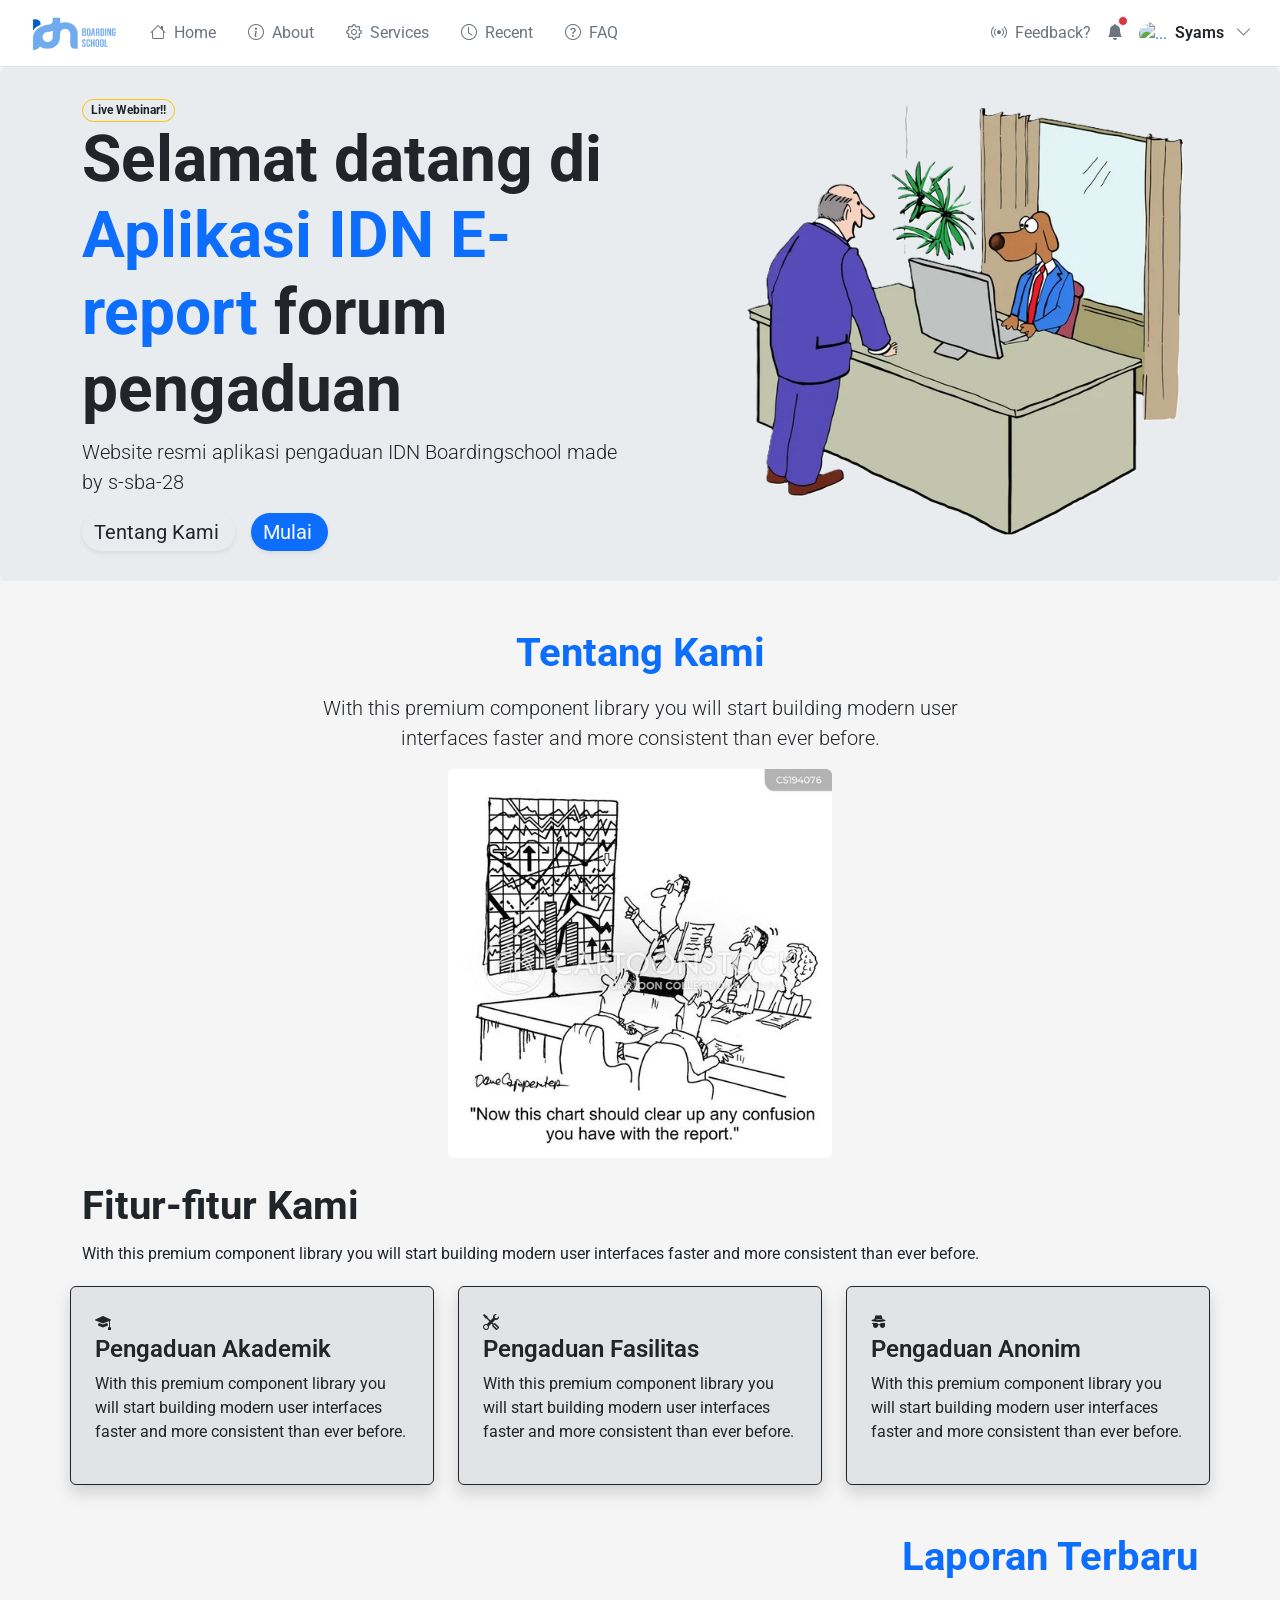
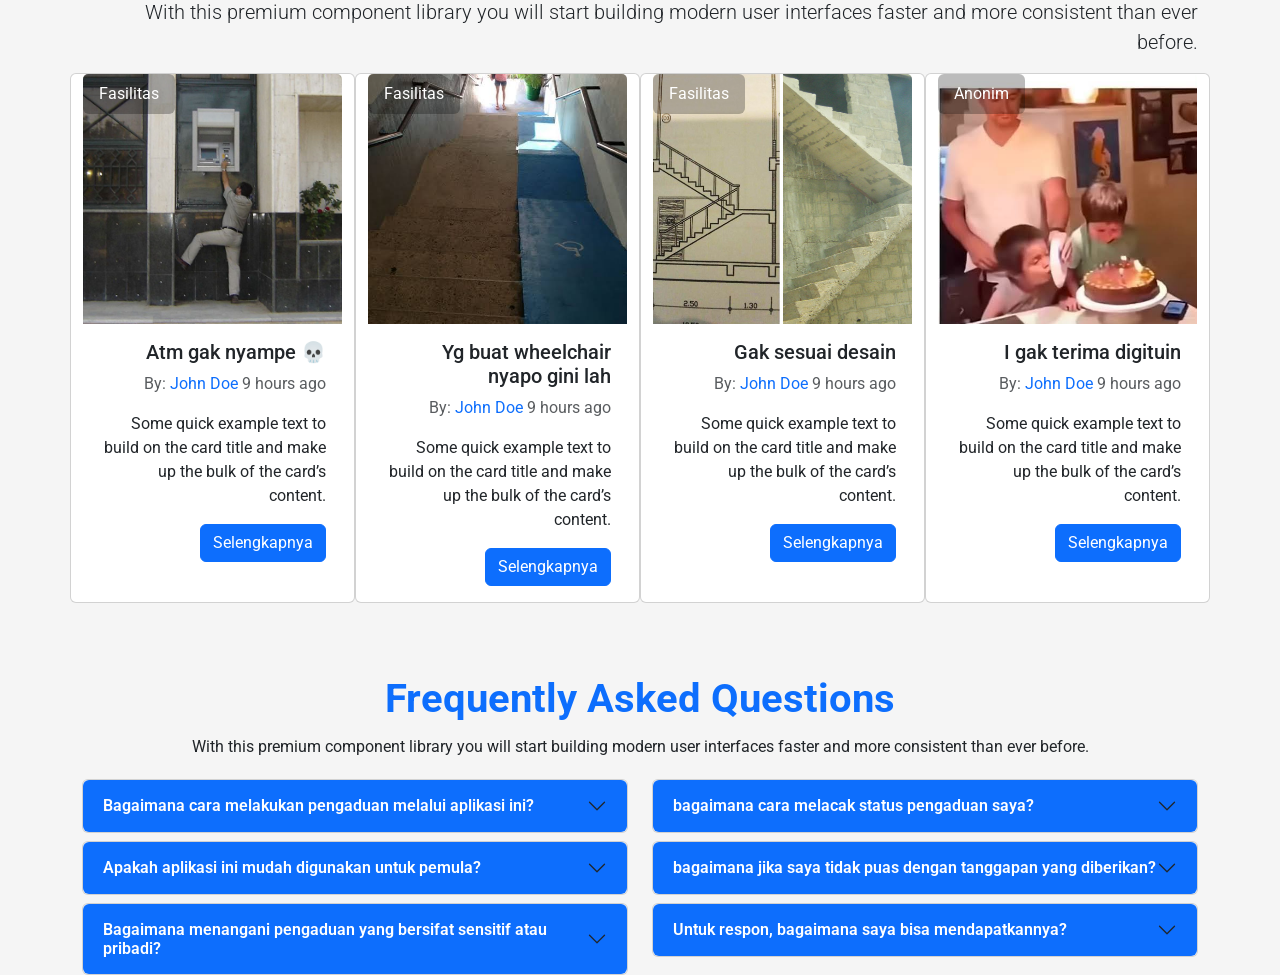
==== index.html @ d5682773 "new update" ====
<!doctype html>
<html lang="en">
  <head>
    <meta charset="utf-8">
    <meta name="viewport" content="width=device-width, initial-scale=1">
    <title>Home | E-Report</title>
    <link
      href="https://cdn.jsdelivr.net/npm/bootstrap@5.3.8/dist/css/bootstrap.min.css"
      rel="stylesheet"
      integrity="sha384-sRIl4kxILFvY47J16cr9ZwB07vP4J8+LH7qKQnuqkuIAvNWLzeN8tE5YBujZqJLB"
      crossorigin="anonymous">
    <!-- Bootstrap Icons (Required for the icons to show) -->
    <link rel="stylesheet"
      href="https://cdn.jsdelivr.net/npm/bootstrap-icons@1.11.3/font/bootstrap-icons.min.css">
    <link rel="stylesheet" href="assets/style.css">
    <link rel="icon" type="image/x-icon" href="assets/img/idnfav.png">
  </head>
  <body>
    <nav class="navbar navbar-expand-lg px-3 border-bottom bg-white">
      <div class="container-fluid">

        <!-- 1. Toggler for Mobile -->
        <button class="navbar-toggler" type="button" data-bs-toggle="collapse"
          data-bs-target="#navbarsExample" aria-controls="navbarsExample"
          aria-expanded="false" aria-label="Toggle navigation">
          <span class="navbar-toggler-icon"></span>
        </button>

        <!-- 2. Logo / Brand -->
        <a class="navbar-brand me-4" href="#">
          <img src="./assets/img/idnlogo.png" class="img-dark h-rem-7" alt="..."
            width="90px" />
        </a>

        <!-- 3. Right Side Elements (Feedback, Notifications, Profile) - Stays on the right for mobile & desktop -->
        <div
          class="d-flex flex-row align-items-center justify-content-around gap-2 order-lg-last">
          <div class="navbar-nav flex-row align-items-lg-center">
            <a href="#"
              class="nav-link nav-link-icon px-2 fw-normal text-sm text-secondary">
              <i class="bi bi-broadcast me-1"></i>
              Feedback?
            </a>
            <a href="#"
              class="nav-link nav-link-icon px-2 position-relative text-secondary">
              <i class="bi bi-bell-fill"></i>
              <span
                class="position-absolute top-2 start-75 translate-middle p-1 bg-danger border border-light rounded-circle"></span>
            </a>
          </div>

          <div class="dropdown">
            <a
              class="d-flex gap-2 align-items-center text-decoration-none dropdown-toggle-no-caret"
              href="#" role="button" data-bs-toggle="dropdown"
              aria-haspopup="true" aria-expanded="false">
              <div class="avatar">
                <img class="rounded-circle"
                  src="https://assets.webpixels.io/img/memoji/memoji-2.svg"
                  alt="..." width="35px" />
              </div>
              <div class="d-none d-sm-block text-dark fw-semibold">
                Syams
              </div>
              <div class="d-none d-md-block ms-md-1 text-secondary">
                <i class="bi bi-chevron-down text-xs"></i>
              </div>
            </a>
            <div class="dropdown-menu dropdown-menu-end">
              <div class="dropdown-header">
                <span class="d-block text-xs text-muted mb-1">Signed in
                  as:</span>
                <span class="d-block text-heading fw-semibold">Syams
                  Bhima</span>
              </div>
              <div class="dropdown-divider"></div>
              <a class="dropdown-item" href="#"><i
                  class="bi bi-speedometer2 me-3"></i>Dashboard</a>
              <a class="dropdown-item" href="#"><i
                  class="bi bi-pencil me-3"></i>Edit profile</a>
              <div class="dropdown-divider"></div>
              <a class="dropdown-item" href="#"><i
                  class="bi bi-gear me-3"></i>Settings</a>
              <a class="dropdown-item" href="#"><i
                  class="bi bi-image me-3"></i>Media</a>
              <a class="dropdown-item" href="#"><i
                  class="bi bi-box-arrow-up me-3"></i>Share</a>
              <div class="dropdown-divider"></div>
              <a class="dropdown-item" href="#"><i
                  class="bi bi-person me-3"></i>Login</a>
            </div>
          </div>
        </div>

        <!-- 4. Collapsible Center Menu (Dashboard, Projects, Tasks, etc.) -->
        <div class="collapse navbar-collapse" id="navbarsExample">
          <div class="navbar-nav flex-row flex-wrap gap-lg-3 gap-2">
            <a class="nav-item nav-link text-secondary" href="#"
              aria-current="page">
              <i class="bi bi-house"></i>
              <span class="ms-1">Home</span>
            </a>
            <a class="nav-item nav-link text-secondary" href="#">
              <i class="bi bi-info-circle"></i>
              <span class="ms-1">About</span>
            </a>
            <a class="nav-item nav-link text-secondary" href="#">
              <i class="bi bi-gear"></i>
              <span class="ms-1">Services</span>
            </a>
            <a class="nav-item nav-link text-secondary" href="#">
              <i class="bi bi-clock"></i>
              <span class="ms-1">Recent</span>
            </a>
            <a class="nav-item nav-link text-secondary" href="#">
              <i class="bi bi-question-circle"></i>
              <span class="ms-1">FAQ</span>
            </a>
          </div>
        </div>
      </div>
    </nav>
    <div
      class="mw-7xl mx-auto bg-body-secondary rounded px-lg-12 py-12 py-xl-20">
      <div class="container">
        <div
          class="d-flex gap-16 align-items-center justify-content-between flex-column flex-lg-row">
          <div class="col-lg-5 order-lg-1 ms-auto d-none d-lg-block">
            <div class="rounded">
              <div
                class="rounded shadow-soft-4 me-lg-0 position-relative overflow-hidden">
                <img alt="..." src="./assets/img/hero.png"
                  class="img-fluid hero" style="width: 100%; height: auto;" />
              </div>
            </div>
          </div>
          <div class="col-lg-6 order-md-0" style="margin-top: 30px;">
            <span
              class="d-inline-block mb-6 badge badge-md border border-warning text-body rounded-pill"> Live Webinar!! </span>
            <h1 class="ls-tight lh-xs display-3 mb-6 fw-bold"> Selamat datang di
              <span class="text-primary">Aplikasi IDN E-report</span> forum
              pengaduan </h1>
            <p class="lh-loose lead mb-10 pe-lg-16"> Website resmi aplikasi pengaduan IDN Boardingschool made by s-sba-28 </p>
            <div class="hstack gap-3" style="margin-bottom: 30px;">
              <a href="#"
                class="btn btn-lg btn-outline-dark rounded-pill border-0 shadow-sm mx-0 ps-1 py-1 pe-6">
                <span class="d-inline-block ms-2">Tentang Kami</span>
              </a>
              <a href="#"
                class="btn btn-lg btn-primary rounded-pill border-0 shadow-sm mx-0 ps-1 py-1 pe-6">
                <span class="d-inline-block ms-2">Mulai</span>
              </a>
            </div>
          </div>
        </div>
      </div>
    </div>

    <!-- About -->
    <section class="py-24 py-lg-32  overflow-clip mt-5">
      <div class="container mw-screen-xl">
        <div class="row justify-content-center text-center mb-20">
          <div class="col-lg-7">
            <h1 class="display-6 ls-tighter fw-bold text-primary"> Tentang Kami
            </h1>
            <p class="lead  mt-3"> With this premium component library you will
              start building modern user interfaces faster and more consistent
              than
              ever before. </p>
            <img src="./assets/img/about.jpg"
              class="img-dark h-rem-7 mb-4 rounded" alt="..." width="60%" />
          </div>
        </div>
      </section>
      <!-- Features -->
      <section>
        <div class="container">
          <div class="row">
            <h1 class="fw-bold">Fitur-fitur Kami</h1>
            <p class="lh-lg"> With this premium component library you will
              start building modern user interfaces faster and more consistent
              than
              ever before. </p>
          </div>
          <div class="row p-4 p-lg-0 gap-4">
            <div
              class="col bg-secondary-subtle rounded p-4 border border-dark shadow">
              <i class="bi bi-mortarboard-fill"></i>
              <h4 class="fw-semibold">Pengaduan Akademik</h4>
              <p>With this premium component library you will start building
                modern user interfaces faster and more consistent than ever
                before.</p>
            </div>
            <div
              class="col bg-secondary-subtle rounded p-4 border border-dark shadow">
              <i class="bi bi-tools"></i>
              <h4 class="fw-semibold">Pengaduan Fasilitas</h4>
              <p>With this premium component library you will start building
                modern user interfaces faster and more consistent than ever
                before.</p>
            </div>
            <div
              class="col bg-secondary-subtle rounded p-4 border border-dark shadow">
              <i class="bi bi-incognito"></i>
              <h4 class="fw-semibold">Pengaduan Anonim</h4>
              <p>With this premium component library you will start building
                modern user interfaces faster and more consistent than ever
                before.</p>
            </div>
          </div>
        </section>

        <!-- recent reports -->
        <section id="recent-reports" class="py-24 py-lg-32  overflow-clip mt-5">
          <div class="container">
            <div class="row text-end mb-5">
              <div class="col">
                <h1 class="display-6 ls-tighter fw-bold text-primary"> Laporan
                  Terbaru </h1>
                <p class="lead  mt-3"> With this premium component library you
                  will
                  start building modern user interfaces faster and more
                  consistent than
                  ever before. </p>
                <div class="row g-4">
                  <div class="card col-12 col-md-6 col-lg-3 mb-4">
                    <p class="position-absolute text-white px-3 py-2 rounded"
                      style="background-color: rgba(0, 0, 0, 0.268);">Fasilitas</p>
                    <img style="height: 250px; object-fit: cover;"
                      src="./assets/img/complain1.png" class="card-img-top"
                      alt="...">
                    <div class="card-body">
                      <h5 class="card-title">Atm gak nyampe 💀</h5>
                      <p class="text-muted" class="mb-4">By: <a href
                          class="text-decoration-none">John Doe</a> 9 hours
                        ago</p>
                      <p class="card-text">Some quick example text to build on
                        the card title and make up the bulk of the card’s
                        content.</p>
                      <a href="#" class="btn btn-primary">Selengkapnya</a>
                    </div>
                  </div>
                  <div class="card col-12 col-md-6 col-lg-3 mb-4">
                    <p class="position-absolute text-white px-3 py-2 rounded"
                      style="background-color: rgba(0, 0, 0, 0.268);">Fasilitas</p>
                    <img style="height: 250px; object-fit: cover;"
                      src="./assets/img/complain2.png" class="card-img-top"
                      alt="...">
                    <div class="card-body">
                      <h5 class="card-title">Yg buat wheelchair nyapo gini
                        lah</h5>
                      <p class="text-muted" class="mb-4">By: <a href
                          class="text-decoration-none">John Doe</a> 9 hours
                        ago</p>
                      <p class="card-text">Some quick example text to build on
                        the card title and make up the bulk of the card’s
                        content.</p>
                      <a href="#" class="btn btn-primary">Selengkapnya</a>
                    </div>
                  </div>
                  <div class="card col-12 col-md-6 col-lg-3 mb-4">
                    <p class="position-absolute text-white px-3 py-2 rounded"
                      style="background-color: rgba(0, 0, 0, 0.268);">Fasilitas</p>
                    <img style="height: 250px; object-fit: cover;"
                      src="./assets/img/complain3.png" class="card-img-top"
                      alt="...">
                    <div class="card-body">
                      <h5 class="card-title">Gak sesuai desain</h5>
                      <p class="text-muted" class="mb-4">By: <a href
                          class="text-decoration-none">John Doe</a> 9 hours
                        ago</p>
                      <p class="card-text">Some quick example text to build on
                        the card title and make up the bulk of the card’s
                        content.</p>
                      <a href="#" class="btn btn-primary">Selengkapnya</a>
                    </div>
                  </div>
                  <div class="card col-12 col-md-6 col-lg-3 mb-4">
                    <p class="position-absolute text-white px-3 py-2 rounded"
                      style="background-color: rgba(0, 0, 0, 0.268);">Anonim</p>
                    <img style="height: 250px; object-fit: cover;"
                      src="./assets/img/complain4.png" class="card-img-top"
                      alt="...">
                    <div class="card-body">
                      <h5 class="card-title">I gak terima digituin</h5>
                      <p class="text-muted" class="mb-4">By: <a href
                          class="text-decoration-none">John Doe</a> 9 hours
                        ago</p>
                      <p class="card-text">Some quick example text to build on
                        the card title and make up the bulk of the card’s
                        content.</p>
                      <a href="#" class="btn btn-primary">Selengkapnya</a>
                    </div>
                  </div>
                </div></div>
            </div>
          </div>
        </div>
      </div>
    </section>

    <!-- Faq -->
    <section>
      <div class="container">
        <div class="row text-center mb-20">
          <h1 class="fw-bold text-primary">Frequently Asked Questions</h1>
          <p class="lh-lg"> With this premium component library you will
            start building modern user interfaces faster and more consistent
            than
            ever before. </p>
        </div>
        <div class="row g-4">
          <div class="col-md-6">
           <div class="accordion vstack gap-2" id="faqLeft">
      <div class="card">
        <h2 class="accordion-header">
          <button
            class="accordion-button py-3 fw-semibold text-sm collapsed bg-primary text-white rounded"
            type="button"
            data-bs-toggle="collapse"
            data-bs-target="#faqLeft-1"
            aria-expanded="false"
            aria-controls="faqLeft-1">
            Bagaimana cara melakukan pengaduan melalui aplikasi ini?
          </button>
        </h2>
        <div id="faqLeft-1" class="collapse" data-bs-parent="#faqLeft">
          <div class="card-body">
            <div class="vstack gap-4 text-sm">
              Untuk melakukan pengaduan, cukup buka aplikasi, pilih kategori
              pengaduan yang sesuai, isi formulir dengan detail masalah Anda,
              dan kirimkan. Tim kami akan meninjau pengaduan Anda dan memberikan
              tanggapan secepat mungkin.
            </div>
          </div>
        </div>
      </div>

      <div class="card">
        <h2 class="accordion-header">
          <button
            class="accordion-button py-3 fw-semibold text-sm collapsed bg-primary text-white rounded"
            type="button"
            data-bs-toggle="collapse"
            data-bs-target="#faqLeft-2"
            aria-expanded="false"
            aria-controls="faqLeft-2">
            Apakah aplikasi ini mudah digunakan untuk pemula?
          </button>
        </h2>
        <div id="faqLeft-2" class="collapse" data-bs-parent="#faqLeft">
          <div class="card-body">
            <div class="vstack gap-4 text-sm">
              Ya, aplikasi ini dirancang dengan antarmuka yang intuitif dan
              mudah digunakan. Panduan langkah demi langkah tersedia untuk
              membantu pengguna baru memahami cara mengajukan pengaduan dan
              menavigasi fitur-fitur aplikasi.
            </div>
          </div>
        </div>
      </div>

      <div class="card">
        <h2 class="accordion-header">
          <button
            class="accordion-button py-3 fw-semibold text-sm collapsed bg-primary text-white rounded"
            type="button"
            data-bs-toggle="collapse"
            data-bs-target="#faqLeft-3"
            aria-expanded="false"
            aria-controls="faqLeft-3">
            Bagaimana menangani pengaduan yang bersifat sensitif atau pribadi?
          </button>
        </h2>
        <div id="faqLeft-3" class="collapse" data-bs-parent="#faqLeft">
          <div class="card-body">
            <div class="vstack gap-4 text-sm">
              Pengaduan yang bersifat sensitif atau pribadi akan ditangani dengan ketat dan kerahasiaan. Tim kami akan memastikan bahwa informasi pribadi Anda dilindungi dan hanya digunakan untuk tujuan yang relevan dalam menangani pengaduan Anda.
            </div>
          </div>
        </div>
      </div>
    </div>
  </div>

  <div class="col-md-6">
    <div class="accordion vstack gap-2" id="faqRight">
      <div class="card">
        <h2 class="accordion-header">
          <button
            class="accordion-button py-3 fw-semibold text-sm collapsed bg-primary text-white rounded"
            type="button"
            data-bs-toggle="collapse"
            data-bs-target="#faqRight-1"
            aria-expanded="false"
            aria-controls="faqRight-1">
            bagaimana cara melacak status pengaduan saya?
          </button>
        </h2>
        <div id="faqRight-1" class="collapse" data-bs-parent="#faqRight">
          <div class="card-body">
            <div class="vstack gap-4 text-sm">
              Anda dapat melacak status pengaduan Anda dengan masuk ke akun Anda dan mengakses bagian "Riwayat Pengaduan" di dalam aplikasi. Di sana, Anda akan melihat semua pengaduan yang telah diajukan beserta status terkini mereka.
            </div>
          </div>
        </div>
      </div>

      <div class="card">
        <h2 class="accordion-header">
          <button
            class="accordion-button py-3 fw-semibold text-sm collapsed bg-primary text-white rounded"
            type="button"
            data-bs-toggle="collapse"
            data-bs-target="#faqRight-2"
            aria-expanded="false"
            aria-controls="faqRight-2">
            bagaimana jika saya tidak puas dengan tanggapan yang diberikan?
          </button>
        </h2>
        <div id="faqRight-2" class="collapse" data-bs-parent="#faqRight">
          <div class="card-body">
            <div class="vstack gap-4 text-sm">
              Jika Anda tidak puas dengan tanggapan yang diberikan, Anda dapat mengajukan keberatan atau meminta peninjauan ulang. Tim kami akan meninjau kembali pengaduan Anda dan memberikan respons yang lebih memuaskan.
            </div>
          </div>
        </div>
      </div>

      <div class="card">
        <h2 class="accordion-header">
          <button
            class="accordion-button py-3 fw-semibold text-sm collapsed bg-primary text-white rounded"
            type="button"
            data-bs-toggle="collapse"
            data-bs-target="#faqRight-3"
            aria-expanded="false"
            aria-controls="faqRight-3">
            Untuk respon, bagaimana saya bisa mendapatkannya?
          </button>
        </h2>
        <div id="faqRight-3" class="collapse" data-bs-parent="#faqRight">
          <div class="card-body">
            <div class="vstack gap-4 text-sm">
              Anda akan menerima respon melalui email atau notifikasi dalam aplikasi ketika tanggapan telah tersedia.
            </div>
          </div>
        </div>
      </div>
    </div>
  </div>
</div>
          </div>
        </div>
      </div>
    </section>
    <script
      src="https://cdn.jsdelivr.net/npm/bootstrap@5.3.8/dist/js/bootstrap.bundle.min.js"
      integrity="sha384-FKyoEForCGlyvwx9Hj09JcYn3nv7wiPVlz7YYwJrWVcXK/BmnVDxM+D2scQbITxI"
      crossorigin="anonymous"></script>
  </body>
</html>
---- assets/style.css ----
@import url('https://fonts.googleapis.com/css2?family=Roboto:ital,wght@0,100..900;1,100..900&display=swap');

@media screen and (max-width: 768px) {
    .hero {
        width: 100%;
        height: auto;
        padding-top: 10px;
        padding-bottom: 10px;
    }
}

body {
    font-family: 'Roboto', sans-serif;
    margin: 0;
    padding: 0;
    background-color: #f5f5f5;
}

.hero {
    width: 50px;
    height: 50px;
    padding-top: 20px;
    padding-bottom: 20px;
}
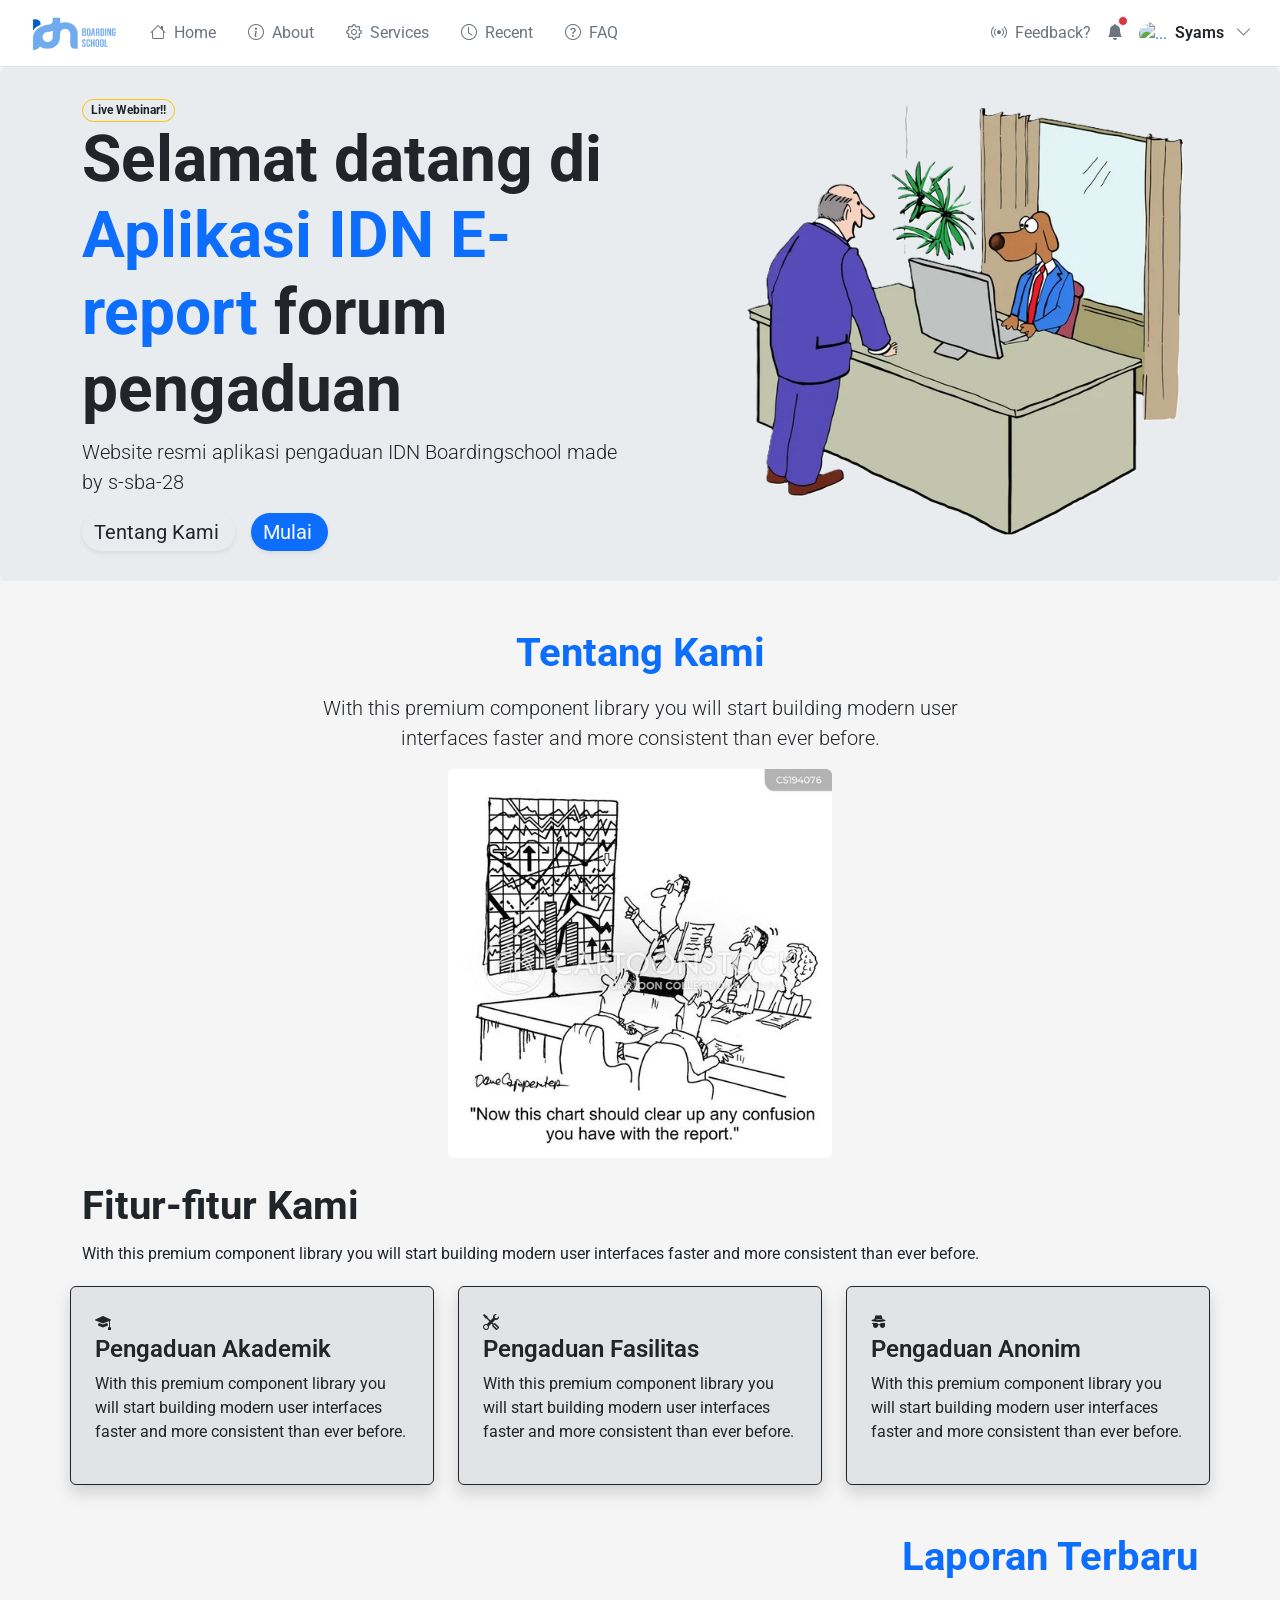
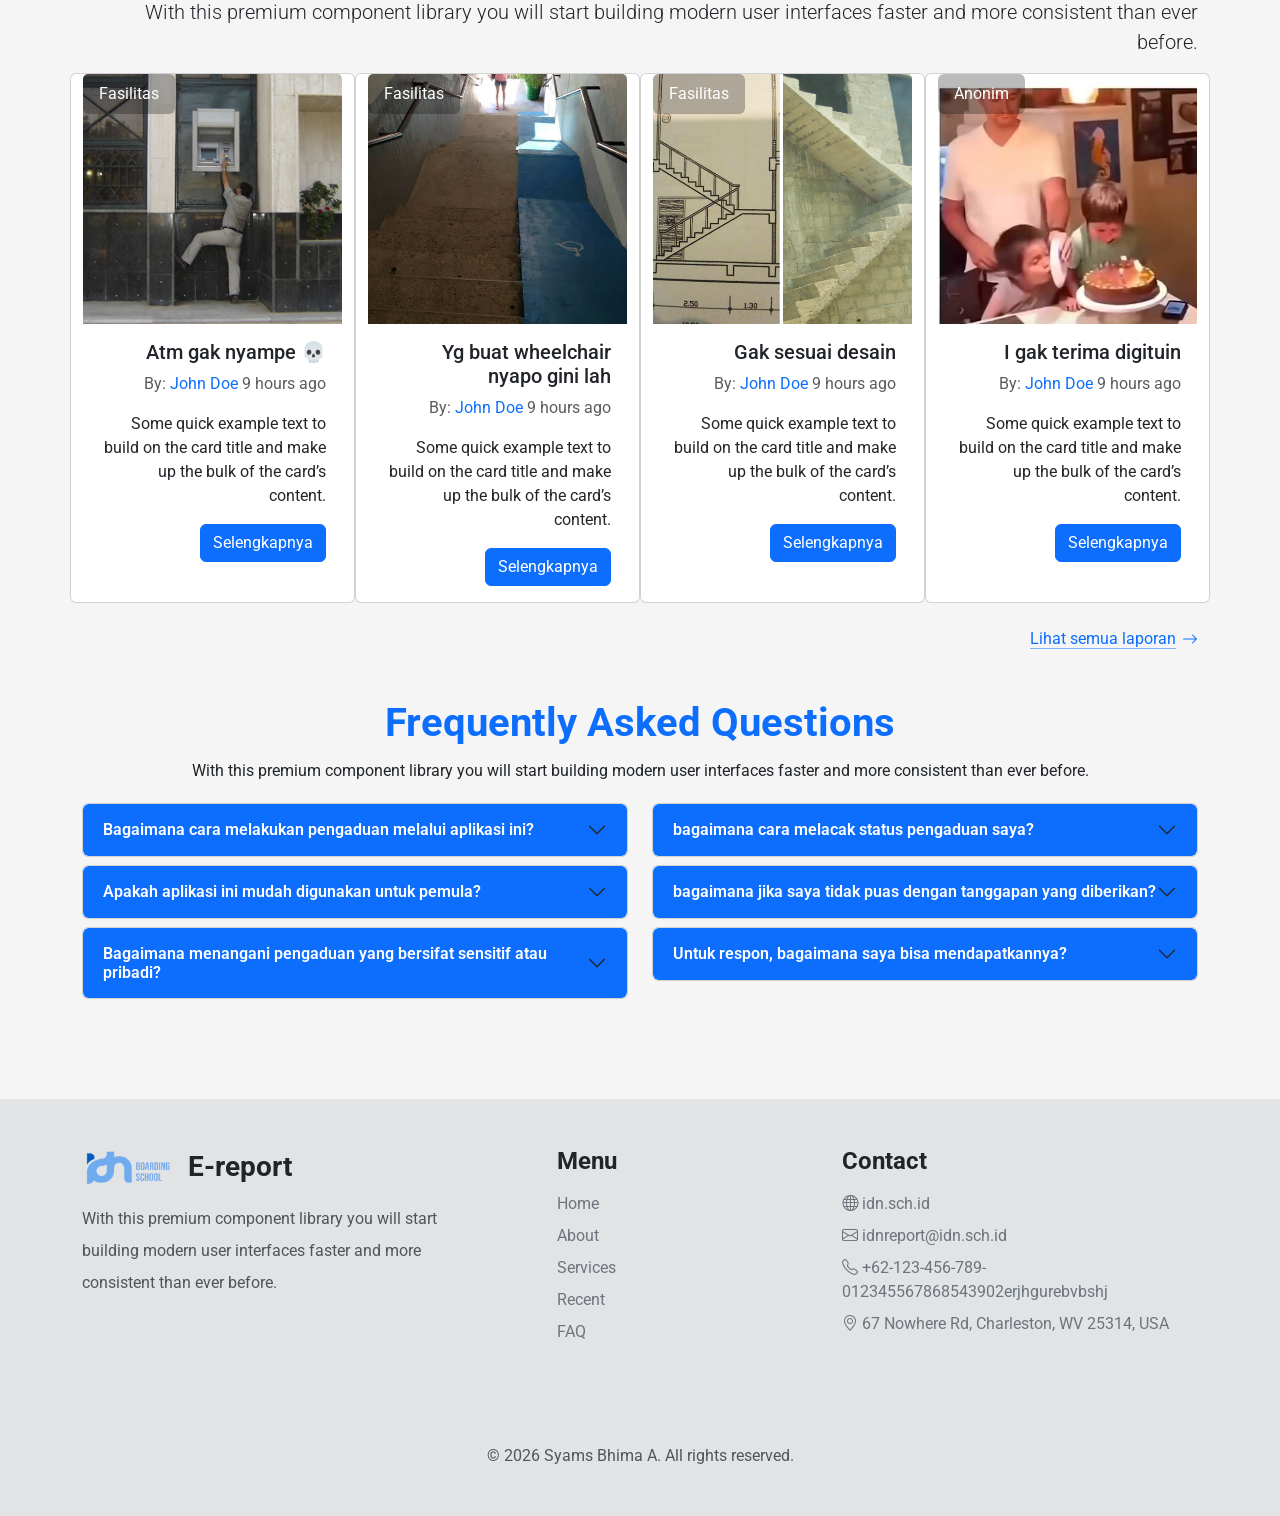
==== commit 7f917afb: "upd" ====
--- a/index.html
+++ b/index.html
@@ -1,93 +1,124 @@
 <!doctype html>
 <html lang="en">
   <head>
-    <meta charset="utf-8">
-    <meta name="viewport" content="width=device-width, initial-scale=1">
+    <meta charset="utf-8" />
+    <meta name="viewport" content="width=device-width, initial-scale=1" />
     <title>Home | E-Report</title>
     <link
       href="https://cdn.jsdelivr.net/npm/bootstrap@5.3.8/dist/css/bootstrap.min.css"
       rel="stylesheet"
       integrity="sha384-sRIl4kxILFvY47J16cr9ZwB07vP4J8+LH7qKQnuqkuIAvNWLzeN8tE5YBujZqJLB"
-      crossorigin="anonymous">
+      crossorigin="anonymous"
+    />
     <!-- Bootstrap Icons (Required for the icons to show) -->
-    <link rel="stylesheet"
-      href="https://cdn.jsdelivr.net/npm/bootstrap-icons@1.11.3/font/bootstrap-icons.min.css">
-    <link rel="stylesheet" href="assets/style.css">
-    <link rel="icon" type="image/x-icon" href="assets/img/idnfav.png">
+    <link
+      rel="stylesheet"
+      href="https://cdn.jsdelivr.net/npm/bootstrap-icons@1.11.3/font/bootstrap-icons.min.css"
+    />
+    <link rel="stylesheet" href="assets/style.css" />
+    <link rel="icon" type="image/x-icon" href="assets/img/idnfav.png" />
   </head>
   <body>
     <nav class="navbar navbar-expand-lg px-3 border-bottom bg-white">
       <div class="container-fluid">
-
         <!-- 1. Toggler for Mobile -->
-        <button class="navbar-toggler" type="button" data-bs-toggle="collapse"
-          data-bs-target="#navbarsExample" aria-controls="navbarsExample"
-          aria-expanded="false" aria-label="Toggle navigation">
+        <button
+          class="navbar-toggler"
+          type="button"
+          data-bs-toggle="collapse"
+          data-bs-target="#navbarsExample"
+          aria-controls="navbarsExample"
+          aria-expanded="false"
+          aria-label="Toggle navigation"
+        >
           <span class="navbar-toggler-icon"></span>
         </button>
 
         <!-- 2. Logo / Brand -->
         <a class="navbar-brand me-4" href="#">
-          <img src="./assets/img/idnlogo.png" class="img-dark h-rem-7" alt="..."
-            width="90px" />
+          <img
+            src="./assets/img/idnlogo.png"
+            class="img-dark h-rem-7"
+            alt="..."
+            width="90px"
+          />
         </a>
 
         <!-- 3. Right Side Elements (Feedback, Notifications, Profile) - Stays on the right for mobile & desktop -->
         <div
-          class="d-flex flex-row align-items-center justify-content-around gap-2 order-lg-last">
+          class="d-flex flex-row align-items-center justify-content-around gap-2 order-lg-last"
+        >
           <div class="navbar-nav flex-row align-items-lg-center">
-            <a href="#"
-              class="nav-link nav-link-icon px-2 fw-normal text-sm text-secondary">
+            <a
+              href="#"
+              class="nav-link nav-link-icon px-2 fw-normal text-sm text-secondary"
+            >
               <i class="bi bi-broadcast me-1"></i>
               Feedback?
             </a>
-            <a href="#"
-              class="nav-link nav-link-icon px-2 position-relative text-secondary">
+            <a
+              href="#"
+              class="nav-link nav-link-icon px-2 position-relative text-secondary"
+            >
               <i class="bi bi-bell-fill"></i>
               <span
-                class="position-absolute top-2 start-75 translate-middle p-1 bg-danger border border-light rounded-circle"></span>
+                class="position-absolute top-2 start-75 translate-middle p-1 bg-danger border border-light rounded-circle"
+              ></span>
             </a>
           </div>
 
           <div class="dropdown">
             <a
               class="d-flex gap-2 align-items-center text-decoration-none dropdown-toggle-no-caret"
-              href="#" role="button" data-bs-toggle="dropdown"
-              aria-haspopup="true" aria-expanded="false">
+              href="#"
+              role="button"
+              data-bs-toggle="dropdown"
+              aria-haspopup="true"
+              aria-expanded="false"
+            >
               <div class="avatar">
-                <img class="rounded-circle"
+                <img
+                  class="rounded-circle"
                   src="https://assets.webpixels.io/img/memoji/memoji-2.svg"
-                  alt="..." width="35px" />
-              </div>
-              <div class="d-none d-sm-block text-dark fw-semibold">
-                Syams
-              </div>
+                  alt="..."
+                  width="35px"
+                />
+              </div>
+              <div class="d-none d-sm-block text-dark fw-semibold">Syams</div>
               <div class="d-none d-md-block ms-md-1 text-secondary">
                 <i class="bi bi-chevron-down text-xs"></i>
               </div>
             </a>
             <div class="dropdown-menu dropdown-menu-end">
               <div class="dropdown-header">
-                <span class="d-block text-xs text-muted mb-1">Signed in
-                  as:</span>
-                <span class="d-block text-heading fw-semibold">Syams
-                  Bhima</span>
+                <span class="d-block text-xs text-muted mb-1"
+                  >Signed in as:</span
+                >
+                <span class="d-block text-heading fw-semibold"
+                  >Syams Bhima</span
+                >
               </div>
               <div class="dropdown-divider"></div>
-              <a class="dropdown-item" href="#"><i
-                  class="bi bi-speedometer2 me-3"></i>Dashboard</a>
-              <a class="dropdown-item" href="#"><i
-                  class="bi bi-pencil me-3"></i>Edit profile</a>
+              <a class="dropdown-item" href="#"
+                ><i class="bi bi-speedometer2 me-3"></i>Dashboard</a
+              >
+              <a class="dropdown-item" href="#"
+                ><i class="bi bi-pencil me-3"></i>Edit profile</a
+              >
               <div class="dropdown-divider"></div>
-              <a class="dropdown-item" href="#"><i
-                  class="bi bi-gear me-3"></i>Settings</a>
-              <a class="dropdown-item" href="#"><i
-                  class="bi bi-image me-3"></i>Media</a>
-              <a class="dropdown-item" href="#"><i
-                  class="bi bi-box-arrow-up me-3"></i>Share</a>
+              <a class="dropdown-item" href="#"
+                ><i class="bi bi-gear me-3"></i>Settings</a
+              >
+              <a class="dropdown-item" href="#"
+                ><i class="bi bi-image me-3"></i>Media</a
+              >
+              <a class="dropdown-item" href="#"
+                ><i class="bi bi-box-arrow-up me-3"></i>Share</a
+              >
               <div class="dropdown-divider"></div>
-              <a class="dropdown-item" href="#"><i
-                  class="bi bi-person me-3"></i>Login</a>
+              <a class="dropdown-item" href="#"
+                ><i class="bi bi-person me-3"></i>Login</a
+              >
             </div>
           </div>
         </div>
@@ -95,24 +126,27 @@
         <!-- 4. Collapsible Center Menu (Dashboard, Projects, Tasks, etc.) -->
         <div class="collapse navbar-collapse" id="navbarsExample">
           <div class="navbar-nav flex-row flex-wrap gap-lg-3 gap-2">
-            <a class="nav-item nav-link text-secondary" href="#"
-              aria-current="page">
+            <a
+              class="nav-item nav-link text-secondary"
+              href="#"
+              aria-current="page"
+            >
               <i class="bi bi-house"></i>
-              <span class="ms-1">Home</span>
-            </a>
-            <a class="nav-item nav-link text-secondary" href="#">
+              <span class="ms-1" href="#">Home</span>
+            </a>
+            <a class="nav-item nav-link text-secondary" href="#about">
               <i class="bi bi-info-circle"></i>
               <span class="ms-1">About</span>
             </a>
-            <a class="nav-item nav-link text-secondary" href="#">
+            <a class="nav-item nav-link text-secondary" href="#features">
               <i class="bi bi-gear"></i>
               <span class="ms-1">Services</span>
             </a>
-            <a class="nav-item nav-link text-secondary" href="#">
+            <a class="nav-item nav-link text-secondary" href="#recent">
               <i class="bi bi-clock"></i>
               <span class="ms-1">Recent</span>
             </a>
-            <a class="nav-item nav-link text-secondary" href="#">
+            <a class="nav-item nav-link text-secondary" href="#faq">
               <i class="bi bi-question-circle"></i>
               <span class="ms-1">FAQ</span>
             </a>
@@ -121,33 +155,52 @@
       </div>
     </nav>
     <div
-      class="mw-7xl mx-auto bg-body-secondary rounded px-lg-12 py-12 py-xl-20">
+      class="mw-7xl mx-auto bg-body-secondary rounded px-lg-12 py-12 py-xl-20"
+    >
       <div class="container">
         <div
-          class="d-flex gap-16 align-items-center justify-content-between flex-column flex-lg-row">
+          class="d-flex gap-16 align-items-center justify-content-between flex-column flex-lg-row"
+        >
           <div class="col-lg-5 order-lg-1 ms-auto d-none d-lg-block">
             <div class="rounded">
               <div
-                class="rounded shadow-soft-4 me-lg-0 position-relative overflow-hidden">
-                <img alt="..." src="./assets/img/hero.png"
-                  class="img-fluid hero" style="width: 100%; height: auto;" />
+                class="rounded shadow-soft-4 me-lg-0 position-relative overflow-hidden"
+              >
+                <img
+                  alt="..."
+                  src="./assets/img/hero.png"
+                  class="img-fluid hero"
+                  style="width: 100%; height: auto"
+                />
               </div>
             </div>
           </div>
-          <div class="col-lg-6 order-md-0" style="margin-top: 30px;">
+          <div class="col-lg-6 order-md-0" style="margin-top: 30px">
             <span
-              class="d-inline-block mb-6 badge badge-md border border-warning text-body rounded-pill"> Live Webinar!! </span>
-            <h1 class="ls-tight lh-xs display-3 mb-6 fw-bold"> Selamat datang di
+              class="d-inline-block mb-6 badge badge-md border border-warning text-body rounded-pill"
+            >
+              Live Webinar!!
+            </span>
+            <h1 class="ls-tight lh-xs display-3 mb-6 fw-bold">
+              Selamat datang di
               <span class="text-primary">Aplikasi IDN E-report</span> forum
-              pengaduan </h1>
-            <p class="lh-loose lead mb-10 pe-lg-16"> Website resmi aplikasi pengaduan IDN Boardingschool made by s-sba-28 </p>
-            <div class="hstack gap-3" style="margin-bottom: 30px;">
-              <a href="#"
-                class="btn btn-lg btn-outline-dark rounded-pill border-0 shadow-sm mx-0 ps-1 py-1 pe-6">
+              pengaduan
+            </h1>
+            <p class="lh-loose lead mb-10 pe-lg-16">
+              Website resmi aplikasi pengaduan IDN Boardingschool made by
+              s-sba-28
+            </p>
+            <div class="hstack gap-3" style="margin-bottom: 30px">
+              <a
+                href="#"
+                class="btn btn-lg btn-outline-dark rounded-pill border-0 shadow-sm mx-0 ps-1 py-1 pe-6"
+              >
                 <span class="d-inline-block ms-2">Tentang Kami</span>
               </a>
-              <a href="#"
-                class="btn btn-lg btn-primary rounded-pill border-0 shadow-sm mx-0 ps-1 py-1 pe-6">
+              <a
+                href="#"
+                class="btn btn-lg btn-primary rounded-pill border-0 shadow-sm mx-0 ps-1 py-1 pe-6"
+              >
                 <span class="d-inline-block ms-2">Mulai</span>
               </a>
             </div>
@@ -157,306 +210,456 @@
     </div>
 
     <!-- About -->
-    <section class="py-24 py-lg-32  overflow-clip mt-5">
+    <section class="py-24 py-lg-32 overflow-clip mt-5">
       <div class="container mw-screen-xl">
         <div class="row justify-content-center text-center mb-20">
           <div class="col-lg-7">
-            <h1 class="display-6 ls-tighter fw-bold text-primary"> Tentang Kami
+            <h1 class="display-6 ls-tighter fw-bold text-primary" id="about">
+              Tentang Kami
             </h1>
-            <p class="lead  mt-3"> With this premium component library you will
-              start building modern user interfaces faster and more consistent
-              than
-              ever before. </p>
-            <img src="./assets/img/about.jpg"
-              class="img-dark h-rem-7 mb-4 rounded" alt="..." width="60%" />
-          </div>
-        </div>
-      </section>
-      <!-- Features -->
-      <section>
-        <div class="container">
-          <div class="row">
-            <h1 class="fw-bold">Fitur-fitur Kami</h1>
-            <p class="lh-lg"> With this premium component library you will
-              start building modern user interfaces faster and more consistent
-              than
-              ever before. </p>
-          </div>
-          <div class="row p-4 p-lg-0 gap-4">
-            <div
-              class="col bg-secondary-subtle rounded p-4 border border-dark shadow">
-              <i class="bi bi-mortarboard-fill"></i>
-              <h4 class="fw-semibold">Pengaduan Akademik</h4>
-              <p>With this premium component library you will start building
-                modern user interfaces faster and more consistent than ever
-                before.</p>
-            </div>
-            <div
-              class="col bg-secondary-subtle rounded p-4 border border-dark shadow">
-              <i class="bi bi-tools"></i>
-              <h4 class="fw-semibold">Pengaduan Fasilitas</h4>
-              <p>With this premium component library you will start building
-                modern user interfaces faster and more consistent than ever
-                before.</p>
-            </div>
-            <div
-              class="col bg-secondary-subtle rounded p-4 border border-dark shadow">
-              <i class="bi bi-incognito"></i>
-              <h4 class="fw-semibold">Pengaduan Anonim</h4>
-              <p>With this premium component library you will start building
-                modern user interfaces faster and more consistent than ever
-                before.</p>
-            </div>
-          </div>
-        </section>
-
-        <!-- recent reports -->
-        <section id="recent-reports" class="py-24 py-lg-32  overflow-clip mt-5">
-          <div class="container">
-            <div class="row text-end mb-5">
-              <div class="col">
-                <h1 class="display-6 ls-tighter fw-bold text-primary"> Laporan
-                  Terbaru </h1>
-                <p class="lead  mt-3"> With this premium component library you
-                  will
-                  start building modern user interfaces faster and more
-                  consistent than
-                  ever before. </p>
-                <div class="row g-4">
-                  <div class="card col-12 col-md-6 col-lg-3 mb-4">
-                    <p class="position-absolute text-white px-3 py-2 rounded"
-                      style="background-color: rgba(0, 0, 0, 0.268);">Fasilitas</p>
-                    <img style="height: 250px; object-fit: cover;"
-                      src="./assets/img/complain1.png" class="card-img-top"
-                      alt="...">
-                    <div class="card-body">
-                      <h5 class="card-title">Atm gak nyampe 💀</h5>
-                      <p class="text-muted" class="mb-4">By: <a href
-                          class="text-decoration-none">John Doe</a> 9 hours
-                        ago</p>
-                      <p class="card-text">Some quick example text to build on
-                        the card title and make up the bulk of the card’s
-                        content.</p>
-                      <a href="#" class="btn btn-primary">Selengkapnya</a>
-                    </div>
-                  </div>
-                  <div class="card col-12 col-md-6 col-lg-3 mb-4">
-                    <p class="position-absolute text-white px-3 py-2 rounded"
-                      style="background-color: rgba(0, 0, 0, 0.268);">Fasilitas</p>
-                    <img style="height: 250px; object-fit: cover;"
-                      src="./assets/img/complain2.png" class="card-img-top"
-                      alt="...">
-                    <div class="card-body">
-                      <h5 class="card-title">Yg buat wheelchair nyapo gini
-                        lah</h5>
-                      <p class="text-muted" class="mb-4">By: <a href
-                          class="text-decoration-none">John Doe</a> 9 hours
-                        ago</p>
-                      <p class="card-text">Some quick example text to build on
-                        the card title and make up the bulk of the card’s
-                        content.</p>
-                      <a href="#" class="btn btn-primary">Selengkapnya</a>
-                    </div>
-                  </div>
-                  <div class="card col-12 col-md-6 col-lg-3 mb-4">
-                    <p class="position-absolute text-white px-3 py-2 rounded"
-                      style="background-color: rgba(0, 0, 0, 0.268);">Fasilitas</p>
-                    <img style="height: 250px; object-fit: cover;"
-                      src="./assets/img/complain3.png" class="card-img-top"
-                      alt="...">
-                    <div class="card-body">
-                      <h5 class="card-title">Gak sesuai desain</h5>
-                      <p class="text-muted" class="mb-4">By: <a href
-                          class="text-decoration-none">John Doe</a> 9 hours
-                        ago</p>
-                      <p class="card-text">Some quick example text to build on
-                        the card title and make up the bulk of the card’s
-                        content.</p>
-                      <a href="#" class="btn btn-primary">Selengkapnya</a>
-                    </div>
-                  </div>
-                  <div class="card col-12 col-md-6 col-lg-3 mb-4">
-                    <p class="position-absolute text-white px-3 py-2 rounded"
-                      style="background-color: rgba(0, 0, 0, 0.268);">Anonim</p>
-                    <img style="height: 250px; object-fit: cover;"
-                      src="./assets/img/complain4.png" class="card-img-top"
-                      alt="...">
-                    <div class="card-body">
-                      <h5 class="card-title">I gak terima digituin</h5>
-                      <p class="text-muted" class="mb-4">By: <a href
-                          class="text-decoration-none">John Doe</a> 9 hours
-                        ago</p>
-                      <p class="card-text">Some quick example text to build on
-                        the card title and make up the bulk of the card’s
-                        content.</p>
-                      <a href="#" class="btn btn-primary">Selengkapnya</a>
-                    </div>
-                  </div>
-                </div></div>
-            </div>
+            <p class="lead mt-3">
+              With this premium component library you will start building modern
+              user interfaces faster and more consistent than ever before.
+            </p>
+            <img
+              src="./assets/img/about.jpg"
+              class="img-dark h-rem-7 mb-4 rounded"
+              alt="..."
+              width="60%"
+            />
           </div>
         </div>
       </div>
     </section>
+    <!-- Features -->
+    <section>
+      <div class="container">
+        <div class="row">
+          <h1 class="fw-bold" id="features">Fitur-fitur Kami</h1>
+          <p class="lh-lg">
+            With this premium component library you will start building modern
+            user interfaces faster and more consistent than ever before.
+          </p>
+        </div>
+        <div class="row p-4 p-lg-0 gap-4">
+          <div
+            class="col bg-secondary-subtle rounded p-4 border border-dark shadow"
+          >
+            <i class="bi bi-mortarboard-fill"></i>
+            <h4 class="fw-semibold">Pengaduan Akademik</h4>
+            <p>
+              With this premium component library you will start building modern
+              user interfaces faster and more consistent than ever before.
+            </p>
+          </div>
+          <div
+            class="col bg-secondary-subtle rounded p-4 border border-dark shadow"
+          >
+            <i class="bi bi-tools"></i>
+            <h4 class="fw-semibold">Pengaduan Fasilitas</h4>
+            <p>
+              With this premium component library you will start building modern
+              user interfaces faster and more consistent than ever before.
+            </p>
+          </div>
+          <div
+            class="col bg-secondary-subtle rounded p-4 border border-dark shadow"
+          >
+            <i class="bi bi-incognito"></i>
+            <h4 class="fw-semibold">Pengaduan Anonim</h4>
+            <p>
+              With this premium component library you will start building modern
+              user interfaces faster and more consistent than ever before.
+            </p>
+          </div>
+        </div>
+      </div>
+    </section>
+
+    <!-- recent reports -->
+    <section id="recent-reports" class="py-24 py-lg-32 overflow-clip mt-5">
+      <div class="container">
+        <div class="row text-end mb-5">
+          <div class="col">
+            <h1 class="display-6 ls-tighter fw-bold text-primary" id="recent">
+              Laporan Terbaru
+            </h1>
+            <p class="lead mt-3">
+              With this premium component library you will start building modern
+              user interfaces faster and more consistent than ever before.
+            </p>
+            <div class="row g-4">
+              <div class="card col-12 col-md-6 col-lg-3 mb-4">
+                <p
+                  class="position-absolute text-white px-3 py-2 rounded"
+                  style="background-color: rgba(0, 0, 0, 0.268)"
+                >
+                  Fasilitas
+                </p>
+                <img
+                  style="height: 250px; object-fit: cover"
+                  src="./assets/img/complain1.png"
+                  class="card-img-top"
+                  alt="..."
+                />
+                <div class="card-body">
+                  <h5 class="card-title">Atm gak nyampe 💀</h5>
+                  <p class="text-muted" class="mb-4">
+                    By: <a href class="text-decoration-none">John Doe</a> 9
+                    hours ago
+                  </p>
+                  <p class="card-text">
+                    Some quick example text to build on the card title and make
+                    up the bulk of the card’s content.
+                  </p>
+                  <a href="#" class="btn btn-primary">Selengkapnya</a>
+                </div>
+              </div>
+              <div class="card col-12 col-md-6 col-lg-3 mb-4">
+                <p
+                  class="position-absolute text-white px-3 py-2 rounded"
+                  style="background-color: rgba(0, 0, 0, 0.268)"
+                >
+                  Fasilitas
+                </p>
+                <img
+                  style="height: 250px; object-fit: cover"
+                  src="./assets/img/complain2.png"
+                  class="card-img-top"
+                  alt="..."
+                />
+                <div class="card-body">
+                  <h5 class="card-title">Yg buat wheelchair nyapo gini lah</h5>
+                  <p class="text-muted" class="mb-4">
+                    By: <a href class="text-decoration-none">John Doe</a> 9
+                    hours ago
+                  </p>
+                  <p class="card-text">
+                    Some quick example text to build on the card title and make
+                    up the bulk of the card’s content.
+                  </p>
+                  <a href="#" class="btn btn-primary">Selengkapnya</a>
+                </div>
+              </div>
+              <div class="card col-12 col-md-6 col-lg-3 mb-4">
+                <p
+                  class="position-absolute text-white px-3 py-2 rounded"
+                  style="background-color: rgba(0, 0, 0, 0.268)"
+                >
+                  Fasilitas
+                </p>
+                <img
+                  style="height: 250px; object-fit: cover"
+                  src="./assets/img/complain3.png"
+                  class="card-img-top"
+                  alt="..."
+                />
+                <div class="card-body">
+                  <h5 class="card-title">Gak sesuai desain</h5>
+                  <p class="text-muted" class="mb-4">
+                    By: <a href class="text-decoration-none">John Doe</a> 9
+                    hours ago
+                  </p>
+                  <p class="card-text">
+                    Some quick example text to build on the card title and make
+                    up the bulk of the card’s content.
+                  </p>
+                  <a href="#" class="btn btn-primary">Selengkapnya</a>
+                </div>
+              </div>
+              <div class="card col-12 col-md-6 col-lg-3 mb-4">
+                <p
+                  class="position-absolute text-white px-3 py-2 rounded"
+                  style="background-color: rgba(0, 0, 0, 0.268)"
+                >
+                  Anonim
+                </p>
+                <img
+                  style="height: 250px; object-fit: cover"
+                  src="./assets/img/complain4.png"
+                  class="card-img-top"
+                  alt="..."
+                />
+                <div class="card-body">
+                  <h5 class="card-title">I gak terima digituin</h5>
+                  <p class="text-muted" class="mb-4">
+                    By: <a href class="text-decoration-none">John Doe</a> 9
+                    hours ago
+                  </p>
+                  <p class="card-text">
+                    Some quick example text to build on the card title and make
+                    up the bulk of the card’s content.
+                  </p>
+                  <a href="#" class="btn btn-primary">Selengkapnya</a>
+                </div>
+              </div>
+            </div>
+            <a
+              class="icon-link icon-link-hover"
+              style="--bs-link-hover-color-rgb: 25, 135, 84"
+              href="#"
+            >
+              Lihat semua laporan
+              <svg
+                xmlns="http://www.w3.org/2000/svg"
+                class="bi"
+                viewBox="0 0 16 16"
+                aria-hidden="true"
+              >
+                <path
+                  d="M1 8a.5.5 0 0 1 .5-.5h11.793l-3.147-3.146a.5.5 0 0 1 .708-.708l4 4a.5.5 0 0 1 0 .708l-4 4a.5.5 0 0 1-.708-.708L13.293 8.5H1.5A.5.5 0 0 1 1 8z"
+                />
+              </svg>
+            </a>
+          </div>
+        </div>
+      </div>
+    </section>
 
     <!-- Faq -->
-    <section>
+    <section id="faq">
       <div class="container">
         <div class="row text-center mb-20">
           <h1 class="fw-bold text-primary">Frequently Asked Questions</h1>
-          <p class="lh-lg"> With this premium component library you will
-            start building modern user interfaces faster and more consistent
-            than
-            ever before. </p>
+          <p class="lh-lg">
+            With this premium component library you will start building modern
+            user interfaces faster and more consistent than ever before.
+          </p>
         </div>
         <div class="row g-4">
           <div class="col-md-6">
-           <div class="accordion vstack gap-2" id="faqLeft">
-      <div class="card">
-        <h2 class="accordion-header">
-          <button
-            class="accordion-button py-3 fw-semibold text-sm collapsed bg-primary text-white rounded"
-            type="button"
-            data-bs-toggle="collapse"
-            data-bs-target="#faqLeft-1"
-            aria-expanded="false"
-            aria-controls="faqLeft-1">
-            Bagaimana cara melakukan pengaduan melalui aplikasi ini?
-          </button>
-        </h2>
-        <div id="faqLeft-1" class="collapse" data-bs-parent="#faqLeft">
-          <div class="card-body">
-            <div class="vstack gap-4 text-sm">
-              Untuk melakukan pengaduan, cukup buka aplikasi, pilih kategori
-              pengaduan yang sesuai, isi formulir dengan detail masalah Anda,
-              dan kirimkan. Tim kami akan meninjau pengaduan Anda dan memberikan
-              tanggapan secepat mungkin.
+            <div class="accordion vstack gap-2" id="faqLeft">
+              <div class="card">
+                <h2 class="accordion-header">
+                  <button
+                    class="accordion-button py-3 fw-semibold text-sm collapsed bg-primary text-white rounded"
+                    type="button"
+                    data-bs-toggle="collapse"
+                    data-bs-target="#faqLeft-1"
+                    aria-expanded="false"
+                    aria-controls="faqLeft-1"
+                  >
+                    Bagaimana cara melakukan pengaduan melalui aplikasi ini?
+                  </button>
+                </h2>
+                <div id="faqLeft-1" class="collapse" data-bs-parent="#faqLeft">
+                  <div class="card-body">
+                    <div class="vstack gap-4 text-sm">
+                      Untuk melakukan pengaduan, cukup buka aplikasi, pilih
+                      kategori pengaduan yang sesuai, isi formulir dengan detail
+                      masalah Anda, dan kirimkan. Tim kami akan meninjau
+                      pengaduan Anda dan memberikan tanggapan secepat mungkin.
+                    </div>
+                  </div>
+                </div>
+              </div>
+
+              <div class="card">
+                <h2 class="accordion-header">
+                  <button
+                    class="accordion-button py-3 fw-semibold text-sm collapsed bg-primary text-white rounded"
+                    type="button"
+                    data-bs-toggle="collapse"
+                    data-bs-target="#faqLeft-2"
+                    aria-expanded="false"
+                    aria-controls="faqLeft-2"
+                  >
+                    Apakah aplikasi ini mudah digunakan untuk pemula?
+                  </button>
+                </h2>
+                <div id="faqLeft-2" class="collapse" data-bs-parent="#faqLeft">
+                  <div class="card-body">
+                    <div class="vstack gap-4 text-sm">
+                      Ya, aplikasi ini dirancang dengan antarmuka yang intuitif
+                      dan mudah digunakan. Panduan langkah demi langkah tersedia
+                      untuk membantu pengguna baru memahami cara mengajukan
+                      pengaduan dan menavigasi fitur-fitur aplikasi.
+                    </div>
+                  </div>
+                </div>
+              </div>
+
+              <div class="card">
+                <h2 class="accordion-header">
+                  <button
+                    class="accordion-button py-3 fw-semibold text-sm collapsed bg-primary text-white rounded"
+                    type="button"
+                    data-bs-toggle="collapse"
+                    data-bs-target="#faqLeft-3"
+                    aria-expanded="false"
+                    aria-controls="faqLeft-3"
+                  >
+                    Bagaimana menangani pengaduan yang bersifat sensitif atau
+                    pribadi?
+                  </button>
+                </h2>
+                <div id="faqLeft-3" class="collapse" data-bs-parent="#faqLeft">
+                  <div class="card-body">
+                    <div class="vstack gap-4 text-sm">
+                      Pengaduan yang bersifat sensitif atau pribadi akan
+                      ditangani dengan ketat dan kerahasiaan. Tim kami akan
+                      memastikan bahwa informasi pribadi Anda dilindungi dan
+                      hanya digunakan untuk tujuan yang relevan dalam menangani
+                      pengaduan Anda.
+                    </div>
+                  </div>
+                </div>
+              </div>
             </div>
           </div>
-        </div>
-      </div>
-
-      <div class="card">
-        <h2 class="accordion-header">
-          <button
-            class="accordion-button py-3 fw-semibold text-sm collapsed bg-primary text-white rounded"
-            type="button"
-            data-bs-toggle="collapse"
-            data-bs-target="#faqLeft-2"
-            aria-expanded="false"
-            aria-controls="faqLeft-2">
-            Apakah aplikasi ini mudah digunakan untuk pemula?
-          </button>
-        </h2>
-        <div id="faqLeft-2" class="collapse" data-bs-parent="#faqLeft">
-          <div class="card-body">
-            <div class="vstack gap-4 text-sm">
-              Ya, aplikasi ini dirancang dengan antarmuka yang intuitif dan
-              mudah digunakan. Panduan langkah demi langkah tersedia untuk
-              membantu pengguna baru memahami cara mengajukan pengaduan dan
-              menavigasi fitur-fitur aplikasi.
+
+          <div class="col-md-6">
+            <div class="accordion vstack gap-2" id="faqRight">
+              <div class="card">
+                <h2 class="accordion-header">
+                  <button
+                    class="accordion-button py-3 fw-semibold text-sm collapsed bg-primary text-white rounded"
+                    type="button"
+                    data-bs-toggle="collapse"
+                    data-bs-target="#faqRight-1"
+                    aria-expanded="false"
+                    aria-controls="faqRight-1"
+                  >
+                    bagaimana cara melacak status pengaduan saya?
+                  </button>
+                </h2>
+                <div
+                  id="faqRight-1"
+                  class="collapse"
+                  data-bs-parent="#faqRight"
+                >
+                  <div class="card-body">
+                    <div class="vstack gap-4 text-sm">
+                      Anda dapat melacak status pengaduan Anda dengan masuk ke
+                      akun Anda dan mengakses bagian "Riwayat Pengaduan" di
+                      dalam aplikasi. Di sana, Anda akan melihat semua pengaduan
+                      yang telah diajukan beserta status terkini mereka.
+                    </div>
+                  </div>
+                </div>
+              </div>
+
+              <div class="card">
+                <h2 class="accordion-header">
+                  <button
+                    class="accordion-button py-3 fw-semibold text-sm collapsed bg-primary text-white rounded"
+                    type="button"
+                    data-bs-toggle="collapse"
+                    data-bs-target="#faqRight-2"
+                    aria-expanded="false"
+                    aria-controls="faqRight-2"
+                  >
+                    bagaimana jika saya tidak puas dengan tanggapan yang
+                    diberikan?
+                  </button>
+                </h2>
+                <div
+                  id="faqRight-2"
+                  class="collapse"
+                  data-bs-parent="#faqRight"
+                >
+                  <div class="card-body">
+                    <div class="vstack gap-4 text-sm">
+                      Jika Anda tidak puas dengan tanggapan yang diberikan, Anda
+                      dapat mengajukan keberatan atau meminta peninjauan ulang.
+                      Tim kami akan meninjau kembali pengaduan Anda dan
+                      memberikan respons yang lebih memuaskan.
+                    </div>
+                  </div>
+                </div>
+              </div>
+
+              <div class="card">
+                <h2 class="accordion-header">
+                  <button
+                    class="accordion-button py-3 fw-semibold text-sm collapsed bg-primary text-white rounded"
+                    type="button"
+                    data-bs-toggle="collapse"
+                    data-bs-target="#faqRight-3"
+                    aria-expanded="false"
+                    aria-controls="faqRight-3"
+                  >
+                    Untuk respon, bagaimana saya bisa mendapatkannya?
+                  </button>
+                </h2>
+                <div
+                  id="faqRight-3"
+                  class="collapse"
+                  data-bs-parent="#faqRight"
+                >
+                  <div class="card-body">
+                    <div class="vstack gap-4 text-sm">
+                      Anda akan menerima respon melalui email atau notifikasi
+                      dalam aplikasi ketika tanggapan telah tersedia.
+                    </div>
+                  </div>
+                </div>
+              </div>
             </div>
-          </div>
-        </div>
-      </div>
-
-      <div class="card">
-        <h2 class="accordion-header">
-          <button
-            class="accordion-button py-3 fw-semibold text-sm collapsed bg-primary text-white rounded"
-            type="button"
-            data-bs-toggle="collapse"
-            data-bs-target="#faqLeft-3"
-            aria-expanded="false"
-            aria-controls="faqLeft-3">
-            Bagaimana menangani pengaduan yang bersifat sensitif atau pribadi?
-          </button>
-        </h2>
-        <div id="faqLeft-3" class="collapse" data-bs-parent="#faqLeft">
-          <div class="card-body">
-            <div class="vstack gap-4 text-sm">
-              Pengaduan yang bersifat sensitif atau pribadi akan ditangani dengan ketat dan kerahasiaan. Tim kami akan memastikan bahwa informasi pribadi Anda dilindungi dan hanya digunakan untuk tujuan yang relevan dalam menangani pengaduan Anda.
-            </div>
-          </div>
-        </div>
-      </div>
-    </div>
-  </div>
-
-  <div class="col-md-6">
-    <div class="accordion vstack gap-2" id="faqRight">
-      <div class="card">
-        <h2 class="accordion-header">
-          <button
-            class="accordion-button py-3 fw-semibold text-sm collapsed bg-primary text-white rounded"
-            type="button"
-            data-bs-toggle="collapse"
-            data-bs-target="#faqRight-1"
-            aria-expanded="false"
-            aria-controls="faqRight-1">
-            bagaimana cara melacak status pengaduan saya?
-          </button>
-        </h2>
-        <div id="faqRight-1" class="collapse" data-bs-parent="#faqRight">
-          <div class="card-body">
-            <div class="vstack gap-4 text-sm">
-              Anda dapat melacak status pengaduan Anda dengan masuk ke akun Anda dan mengakses bagian "Riwayat Pengaduan" di dalam aplikasi. Di sana, Anda akan melihat semua pengaduan yang telah diajukan beserta status terkini mereka.
-            </div>
-          </div>
-        </div>
-      </div>
-
-      <div class="card">
-        <h2 class="accordion-header">
-          <button
-            class="accordion-button py-3 fw-semibold text-sm collapsed bg-primary text-white rounded"
-            type="button"
-            data-bs-toggle="collapse"
-            data-bs-target="#faqRight-2"
-            aria-expanded="false"
-            aria-controls="faqRight-2">
-            bagaimana jika saya tidak puas dengan tanggapan yang diberikan?
-          </button>
-        </h2>
-        <div id="faqRight-2" class="collapse" data-bs-parent="#faqRight">
-          <div class="card-body">
-            <div class="vstack gap-4 text-sm">
-              Jika Anda tidak puas dengan tanggapan yang diberikan, Anda dapat mengajukan keberatan atau meminta peninjauan ulang. Tim kami akan meninjau kembali pengaduan Anda dan memberikan respons yang lebih memuaskan.
-            </div>
-          </div>
-        </div>
-      </div>
-
-      <div class="card">
-        <h2 class="accordion-header">
-          <button
-            class="accordion-button py-3 fw-semibold text-sm collapsed bg-primary text-white rounded"
-            type="button"
-            data-bs-toggle="collapse"
-            data-bs-target="#faqRight-3"
-            aria-expanded="false"
-            aria-controls="faqRight-3">
-            Untuk respon, bagaimana saya bisa mendapatkannya?
-          </button>
-        </h2>
-        <div id="faqRight-3" class="collapse" data-bs-parent="#faqRight">
-          <div class="card-body">
-            <div class="vstack gap-4 text-sm">
-              Anda akan menerima respon melalui email atau notifikasi dalam aplikasi ketika tanggapan telah tersedia.
-            </div>
-          </div>
-        </div>
-      </div>
-    </div>
-  </div>
-</div>
           </div>
         </div>
       </div>
     </section>
+
+    <footer class="bg-secondary-subtle py-5">
+      <div class="container">
+        <div class="row justify-content-between row-gap-4 row-gap-sm-0">
+          <div class="col-sm-2 col-md-4">
+            <div class="d-flex align-items-center">
+              <img
+                src="./assets/img/idnlogo.png"
+                class="img-dark h-rem-7 me-3"
+                alt="..."
+                width="90"
+              />
+              <h3 class="mb-0 fw-bold">E-report</h3>
+            </div>
+            <p class="opacity-75 mt-3 lh-lg mb-0">
+              With this premium component library you will start building modern
+              user interfaces faster and more consistent than ever before.
+            </p>
+          </div>
+          <div class="col-sm-2 col-md-2 d-flex flex-column gap-2">
+            <h4 class="fw-bold">Menu</h4>
+            <a href="#" class="text-decoration-none footer-link">Home</a>
+            <a href="#about" class="text-decoration-none footer-link">About</a>
+            <a href="#features" class="text-decoration-none footer-link">Services</a>
+            <a href="#recent" class="text-decoration-none footer-link">Recent</a>
+            <a href="#faq" class="text-decoration-none footer-link">FAQ</a>
+          </div>
+          <div class="col-sm-2 col-md-4 d-flex flex-column gap-2">
+            <h4 class="fw-bold">Contact</h4>
+
+            <a
+              href="https://idn.sch.id"
+              class="text-decoration-none footer-link"
+              target="_blank"
+              ><b class="bi bi-globe"> </b>idn.sch.id</a
+            >
+            <a
+              target="_blank"
+              href="mailto:idnreport@idn.sch.id"
+              class="text-decoration-none footer-link"
+              ><b class="bi bi-envelope"> </b>idnreport@idn.sch.id</a
+            >
+
+            <a href="https://wa.me/no" class="text-decoration-none footer-link" target="_blank"
+              ><b class="bi bi-telephone"> </b
+              >+62-123-456-789-012345567868543902erjhgurebvbshj</a
+            >
+            <a href="https://maps.app.goo.gl/AaXdRiLFjvCo9adEA" class="text-decoration-none footer-link" target="_blank"
+              ><b class="bi bi-geo-alt"> </b>67 Nowhere Rd, Charleston, WV 25314, USA</a
+            >
+          </div>
+        </div>
+        <p class="text-center text-muted mb-0" style="margin-top: 100px">
+          &copy; 2026 Syams Bhima A. All rights reserved.</p>
+      </div>
+    </footer>
     <script
       src="https://cdn.jsdelivr.net/npm/bootstrap@5.3.8/dist/js/bootstrap.bundle.min.js"
       integrity="sha384-FKyoEForCGlyvwx9Hj09JcYn3nv7wiPVlz7YYwJrWVcXK/BmnVDxM+D2scQbITxI"
-      crossorigin="anonymous"></script>
+      crossorigin="anonymous"
+    ></script>
   </body>
-</html>+</html>
--- a/assets/style.css
+++ b/assets/style.css
@@ -21,4 +21,20 @@
     height: 50px;
     padding-top: 20px;
     padding-bottom: 20px;
-}+}
+
+footer {
+    margin-top: 100px;
+    padding-bottom: 20px;
+}
+
+.footer-link {
+  color: #6c757d;
+  text-decoration: underline;
+  text-decoration-color: transparent;
+  transition: color 0.3s ease-in-out;
+}
+
+.footer-link:hover {
+  color: #343434; 
+}
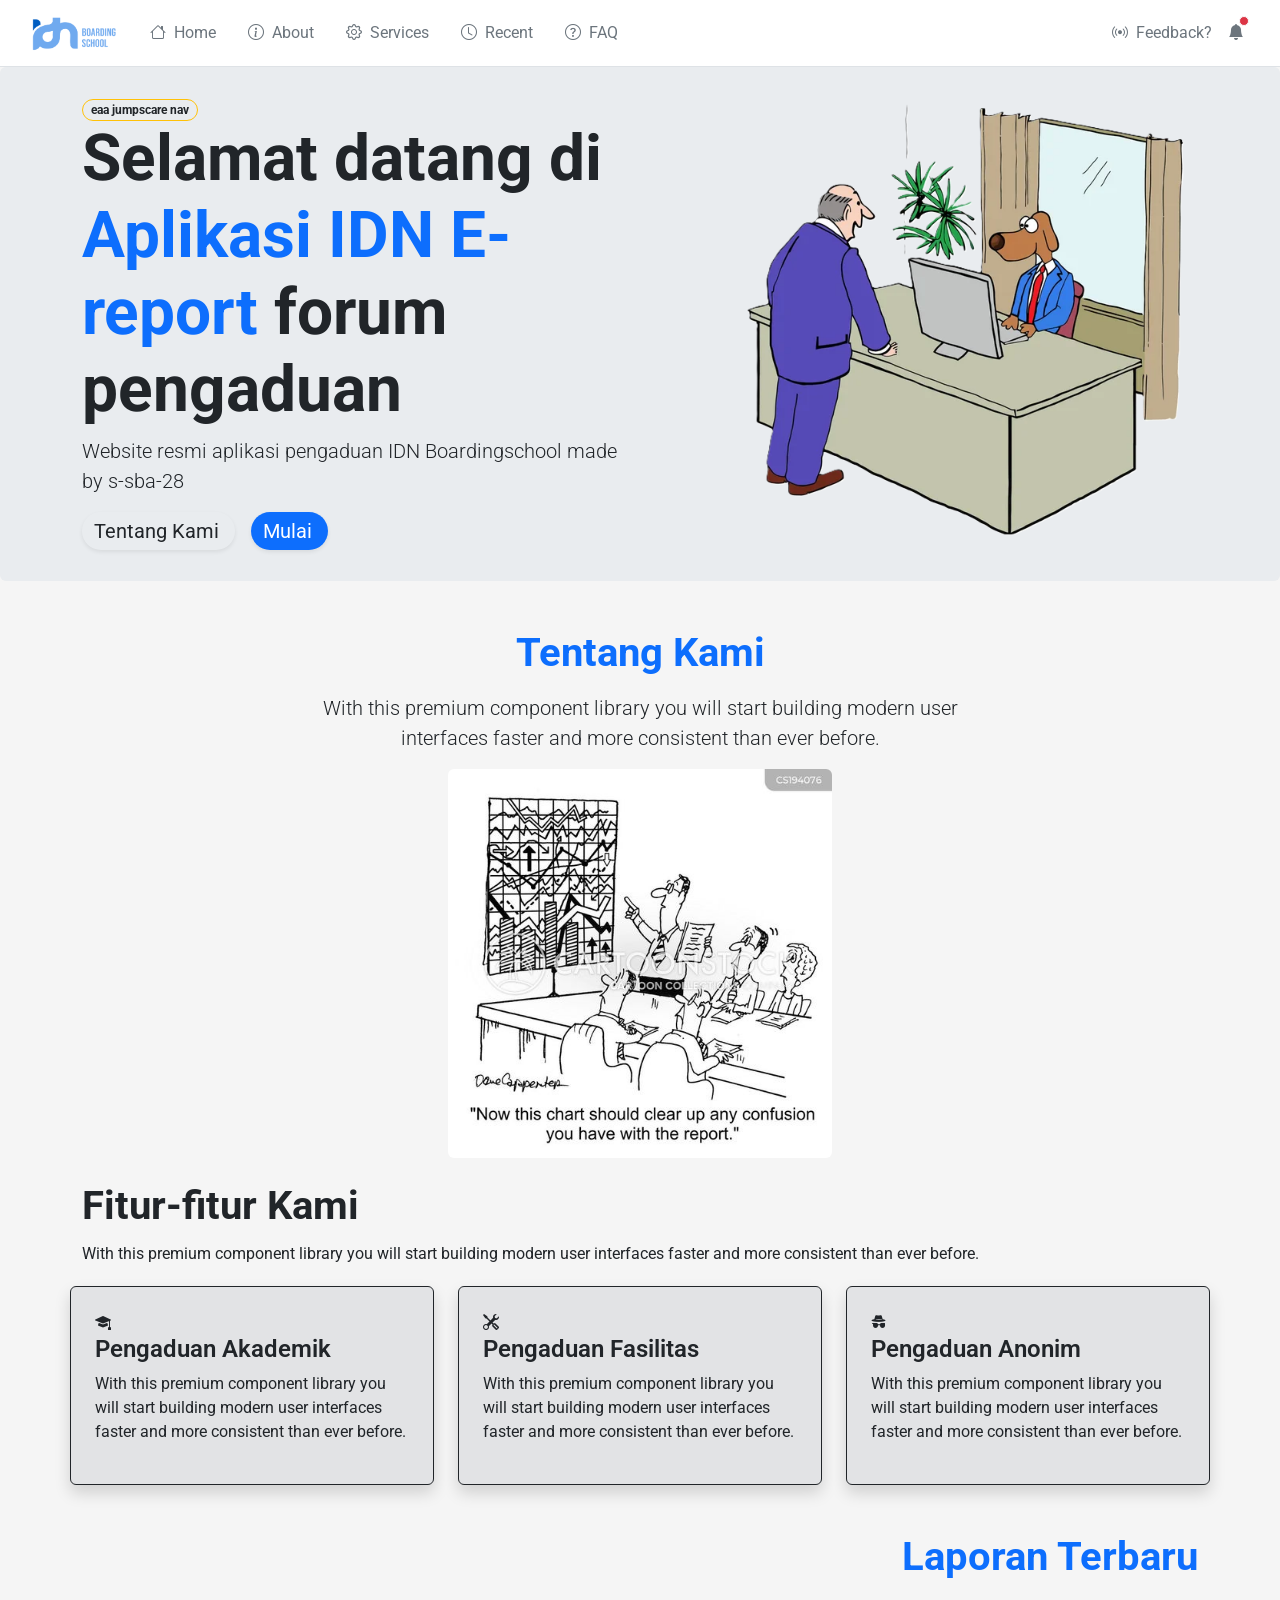
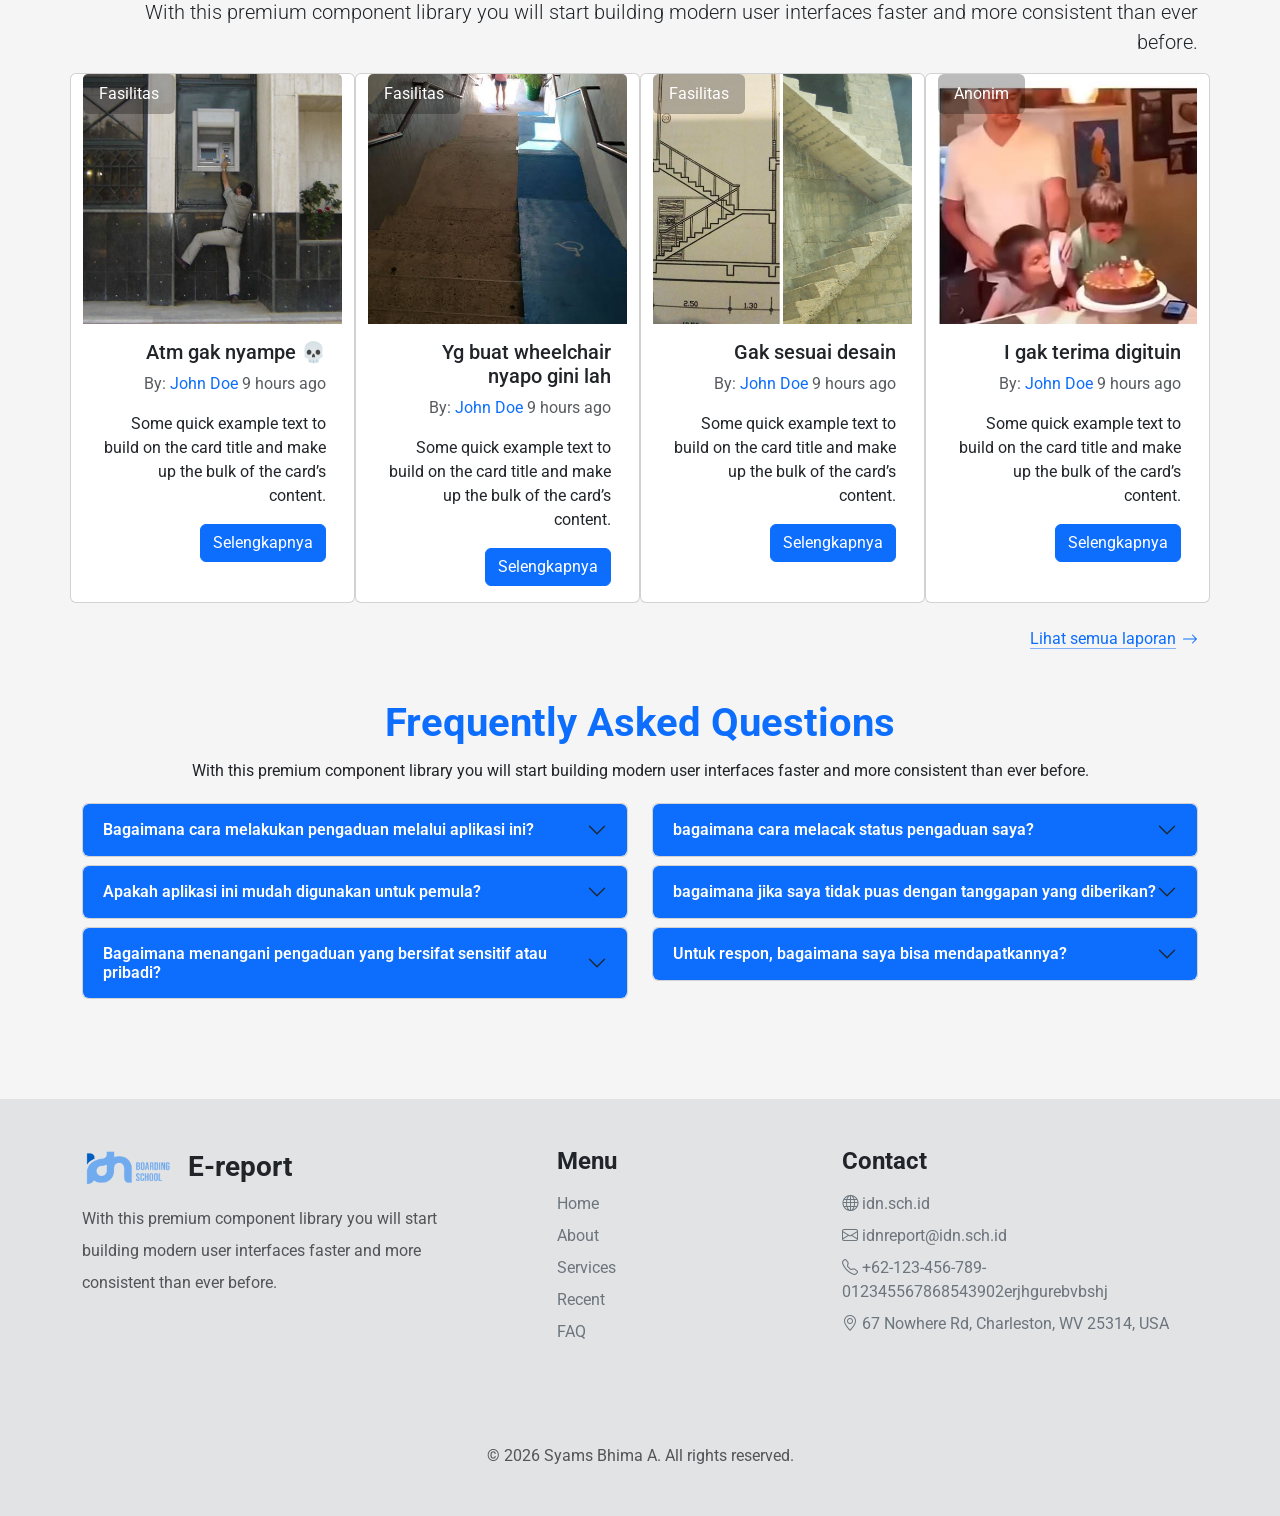
==== commit 536de8ee: "animategit add .git add .!" ====
--- a/index.html
+++ b/index.html
@@ -10,6 +10,11 @@
       integrity="sha384-sRIl4kxILFvY47J16cr9ZwB07vP4J8+LH7qKQnuqkuIAvNWLzeN8tE5YBujZqJLB"
       crossorigin="anonymous"
     />
+    <link
+      rel="stylesheet"
+      href="https://cdnjs.cloudflare.com/ajax/libs/animate.css/4.1.1/animate.min.css"
+    />
+    <link href="https://unpkg.com/aos@2.3.1/dist/aos.css" rel="stylesheet" />
     <!-- Bootstrap Icons (Required for the icons to show) -->
     <link
       rel="stylesheet"
@@ -19,7 +24,9 @@
     <link rel="icon" type="image/x-icon" href="assets/img/idnfav.png" />
   </head>
   <body>
-    <nav class="navbar navbar-expand-lg px-3 border-bottom bg-white">
+    <nav
+      class="animate__flip animate__animated navbar navbar-expand-lg px-3 border-bottom bg-white"
+    >
       <div class="container-fluid">
         <!-- 1. Toggler for Mobile -->
         <button
@@ -66,61 +73,6 @@
               ></span>
             </a>
           </div>
-
-          <div class="dropdown">
-            <a
-              class="d-flex gap-2 align-items-center text-decoration-none dropdown-toggle-no-caret"
-              href="#"
-              role="button"
-              data-bs-toggle="dropdown"
-              aria-haspopup="true"
-              aria-expanded="false"
-            >
-              <div class="avatar">
-                <img
-                  class="rounded-circle"
-                  src="https://assets.webpixels.io/img/memoji/memoji-2.svg"
-                  alt="..."
-                  width="35px"
-                />
-              </div>
-              <div class="d-none d-sm-block text-dark fw-semibold">Syams</div>
-              <div class="d-none d-md-block ms-md-1 text-secondary">
-                <i class="bi bi-chevron-down text-xs"></i>
-              </div>
-            </a>
-            <div class="dropdown-menu dropdown-menu-end">
-              <div class="dropdown-header">
-                <span class="d-block text-xs text-muted mb-1"
-                  >Signed in as:</span
-                >
-                <span class="d-block text-heading fw-semibold"
-                  >Syams Bhima</span
-                >
-              </div>
-              <div class="dropdown-divider"></div>
-              <a class="dropdown-item" href="#"
-                ><i class="bi bi-speedometer2 me-3"></i>Dashboard</a
-              >
-              <a class="dropdown-item" href="#"
-                ><i class="bi bi-pencil me-3"></i>Edit profile</a
-              >
-              <div class="dropdown-divider"></div>
-              <a class="dropdown-item" href="#"
-                ><i class="bi bi-gear me-3"></i>Settings</a
-              >
-              <a class="dropdown-item" href="#"
-                ><i class="bi bi-image me-3"></i>Media</a
-              >
-              <a class="dropdown-item" href="#"
-                ><i class="bi bi-box-arrow-up me-3"></i>Share</a
-              >
-              <div class="dropdown-divider"></div>
-              <a class="dropdown-item" href="#"
-                ><i class="bi bi-person me-3"></i>Login</a
-              >
-            </div>
-          </div>
         </div>
 
         <!-- 4. Collapsible Center Menu (Dashboard, Projects, Tasks, etc.) -->
@@ -169,17 +121,20 @@
                 <img
                   alt="..."
                   src="./assets/img/hero.png"
-                  class="img-fluid hero"
+                  class="img-fluid hero animate__rotateInDownRight animate__animated animate__delay-1s"
                   style="width: 100%; height: auto"
                 />
               </div>
             </div>
           </div>
-          <div class="col-lg-6 order-md-0" style="margin-top: 30px">
+          <div
+            class="animate__rotateInDownLeft animate__animated animate__delay-1s col-lg-6 order-md-0"
+            style="margin-top: 30px"
+          >
             <span
               class="d-inline-block mb-6 badge badge-md border border-warning text-body rounded-pill"
             >
-              Live Webinar!!
+              eaa jumpscare nav
             </span>
             <h1 class="ls-tight lh-xs display-3 mb-6 fw-bold">
               Selamat datang di
@@ -210,20 +165,25 @@
     </div>
 
     <!-- About -->
-    <section class="py-24 py-lg-32 overflow-clip mt-5">
+    <section class="py-24 py-lg-32 overflow-hidden mt-5">
       <div class="container mw-screen-xl">
         <div class="row justify-content-center text-center mb-20">
           <div class="col-lg-7">
-            <h1 class="display-6 ls-tighter fw-bold text-primary" id="about">
+            <h1
+              class="display-6 ls-tighter fw-bold text-primary"
+              data-aos="fade-up"
+            >
               Tentang Kami
             </h1>
-            <p class="lead mt-3">
+            <p class="lead mt-3" data-aos="fade-up" data-aos-delay="100">
               With this premium component library you will start building modern
               user interfaces faster and more consistent than ever before.
             </p>
             <img
               src="./assets/img/about.jpg"
               class="img-dark h-rem-7 mb-4 rounded"
+              data-aos="fade-up"
+              data-aos-delay="200"
               alt="..."
               width="60%"
             />
@@ -235,8 +195,10 @@
     <section>
       <div class="container">
         <div class="row">
-          <h1 class="fw-bold" id="features">Fitur-fitur Kami</h1>
-          <p class="lh-lg">
+          <h1 class="fw-bold" id="features" data-aos="fade-right">
+            Fitur-fitur Kami
+          </h1>
+          <p class="lh-lg" data-aos="fade-right" data-aos-delay="100">
             With this premium component library you will start building modern
             user interfaces faster and more consistent than ever before.
           </p>
@@ -244,6 +206,8 @@
         <div class="row p-4 p-lg-0 gap-4">
           <div
             class="col bg-secondary-subtle rounded p-4 border border-dark shadow"
+            data-aos="fade-up-left"
+            data-aos-delay="200"
           >
             <i class="bi bi-mortarboard-fill"></i>
             <h4 class="fw-semibold">Pengaduan Akademik</h4>
@@ -254,6 +218,8 @@
           </div>
           <div
             class="col bg-secondary-subtle rounded p-4 border border-dark shadow"
+            data-aos="fade-up"
+            data-aos-delay="300"
           >
             <i class="bi bi-tools"></i>
             <h4 class="fw-semibold">Pengaduan Fasilitas</h4>
@@ -264,6 +230,8 @@
           </div>
           <div
             class="col bg-secondary-subtle rounded p-4 border border-dark shadow"
+            data-aos="fade-up-right"
+            data-aos-delay="400"
           >
             <i class="bi bi-incognito"></i>
             <h4 class="fw-semibold">Pengaduan Anonim</h4>
@@ -277,19 +245,27 @@
     </section>
 
     <!-- recent reports -->
-    <section id="recent-reports" class="py-24 py-lg-32 overflow-clip mt-5">
+    <section id="recent-reports" class="py-24 py-lg-32 overflow-hidden mt-5">
       <div class="container">
         <div class="row text-end mb-5">
           <div class="col">
-            <h1 class="display-6 ls-tighter fw-bold text-primary" id="recent">
+            <h1
+              class="display-6 ls-tighter fw-bold text-primary overflow-hidden"
+              id="recent"
+              data-aos="fade-left"
+            >
               Laporan Terbaru
             </h1>
-            <p class="lead mt-3">
+            <p class="lead mt-3 overflow-hidden" data-aos="fade-left" data-aos-delay="100">
               With this premium component library you will start building modern
               user interfaces faster and more consistent than ever before.
             </p>
             <div class="row g-4">
-              <div class="card col-12 col-md-6 col-lg-3 mb-4">
+              <div
+                class="card col-12 col-md-6 col-lg-3 mb-4 overflow-hidden"
+                data-aos="zoom-out-up"
+                data-aos-delay="100"
+              >
                 <p
                   class="position-absolute text-white px-3 py-2 rounded"
                   style="background-color: rgba(0, 0, 0, 0.268)"
@@ -315,7 +291,11 @@
                   <a href="#" class="btn btn-primary">Selengkapnya</a>
                 </div>
               </div>
-              <div class="card col-12 col-md-6 col-lg-3 mb-4">
+              <div
+                class="card col-12 col-md-6 col-lg-3 mb-4 overflow-hidden"
+                data-aos="zoom-out-up"
+                data-aos-delay="200"
+              >
                 <p
                   class="position-absolute text-white px-3 py-2 rounded"
                   style="background-color: rgba(0, 0, 0, 0.268)"
@@ -341,7 +321,11 @@
                   <a href="#" class="btn btn-primary">Selengkapnya</a>
                 </div>
               </div>
-              <div class="card col-12 col-md-6 col-lg-3 mb-4">
+              <div
+                class="card col-12 col-md-6 col-lg-3 mb-4 overflow-hidden"
+                data-aos="zoom-out-up"
+                data-aos-delay="300"
+              >
                 <p
                   class="position-absolute text-white px-3 py-2 rounded"
                   style="background-color: rgba(0, 0, 0, 0.268)"
@@ -367,7 +351,11 @@
                   <a href="#" class="btn btn-primary">Selengkapnya</a>
                 </div>
               </div>
-              <div class="card col-12 col-md-6 col-lg-3 mb-4">
+              <div
+                class="card col-12 col-md-6 col-lg-3 mb-4 overflow-hidden"
+                data-aos="zoom-out-up"
+                data-aos-delay="400"
+              >
                 <p
                   class="position-absolute text-white px-3 py-2 rounded"
                   style="background-color: rgba(0, 0, 0, 0.268)"
@@ -398,6 +386,7 @@
               class="icon-link icon-link-hover"
               style="--bs-link-hover-color-rgb: 25, 135, 84"
               href="#"
+              data-aos="fade-right"
             >
               Lihat semua laporan
               <svg
@@ -420,13 +409,15 @@
     <section id="faq">
       <div class="container">
         <div class="row text-center mb-20">
-          <h1 class="fw-bold text-primary">Frequently Asked Questions</h1>
-          <p class="lh-lg">
+          <h1 class="fw-bold text-primary" data-aos="fade-up">
+            Frequently Asked Questions
+          </h1>
+          <p class="lh-lg" data-aos="fade-up" data-aos-delay="100">
             With this premium component library you will start building modern
             user interfaces faster and more consistent than ever before.
           </p>
         </div>
-        <div class="row g-4">
+        <div class="row g-4" data-aos="fade-up" data-aos-delay="200">
           <div class="col-md-6">
             <div class="accordion vstack gap-2" id="faqLeft">
               <div class="card">
@@ -623,8 +614,12 @@
             <h4 class="fw-bold">Menu</h4>
             <a href="#" class="text-decoration-none footer-link">Home</a>
             <a href="#about" class="text-decoration-none footer-link">About</a>
-            <a href="#features" class="text-decoration-none footer-link">Services</a>
-            <a href="#recent" class="text-decoration-none footer-link">Recent</a>
+            <a href="#features" class="text-decoration-none footer-link"
+              >Services</a
+            >
+            <a href="#recent" class="text-decoration-none footer-link"
+              >Recent</a
+            >
             <a href="#faq" class="text-decoration-none footer-link">FAQ</a>
           </div>
           <div class="col-sm-2 col-md-4 d-flex flex-column gap-2">
@@ -643,17 +638,25 @@
               ><b class="bi bi-envelope"> </b>idnreport@idn.sch.id</a
             >
 
-            <a href="https://wa.me/no" class="text-decoration-none footer-link" target="_blank"
+            <a
+              href="https://wa.me/no"
+              class="text-decoration-none footer-link"
+              target="_blank"
               ><b class="bi bi-telephone"> </b
               >+62-123-456-789-012345567868543902erjhgurebvbshj</a
             >
-            <a href="https://maps.app.goo.gl/AaXdRiLFjvCo9adEA" class="text-decoration-none footer-link" target="_blank"
-              ><b class="bi bi-geo-alt"> </b>67 Nowhere Rd, Charleston, WV 25314, USA</a
+            <a
+              href="https://maps.app.goo.gl/AaXdRiLFjvCo9adEA"
+              class="text-decoration-none footer-link"
+              target="_blank"
+              ><b class="bi bi-geo-alt"> </b>67 Nowhere Rd, Charleston, WV
+              25314, USA</a
             >
           </div>
         </div>
         <p class="text-center text-muted mb-0" style="margin-top: 100px">
-          &copy; 2026 Syams Bhima A. All rights reserved.</p>
+          &copy; 2026 Syams Bhima A. All rights reserved.
+        </p>
       </div>
     </footer>
     <script
@@ -661,5 +664,9 @@
       integrity="sha384-FKyoEForCGlyvwx9Hj09JcYn3nv7wiPVlz7YYwJrWVcXK/BmnVDxM+D2scQbITxI"
       crossorigin="anonymous"
     ></script>
+    <script src="https://unpkg.com/aos@2.3.1/dist/aos.js"></script>
+    <script>
+      AOS.init();
+    </script>
   </body>
 </html>
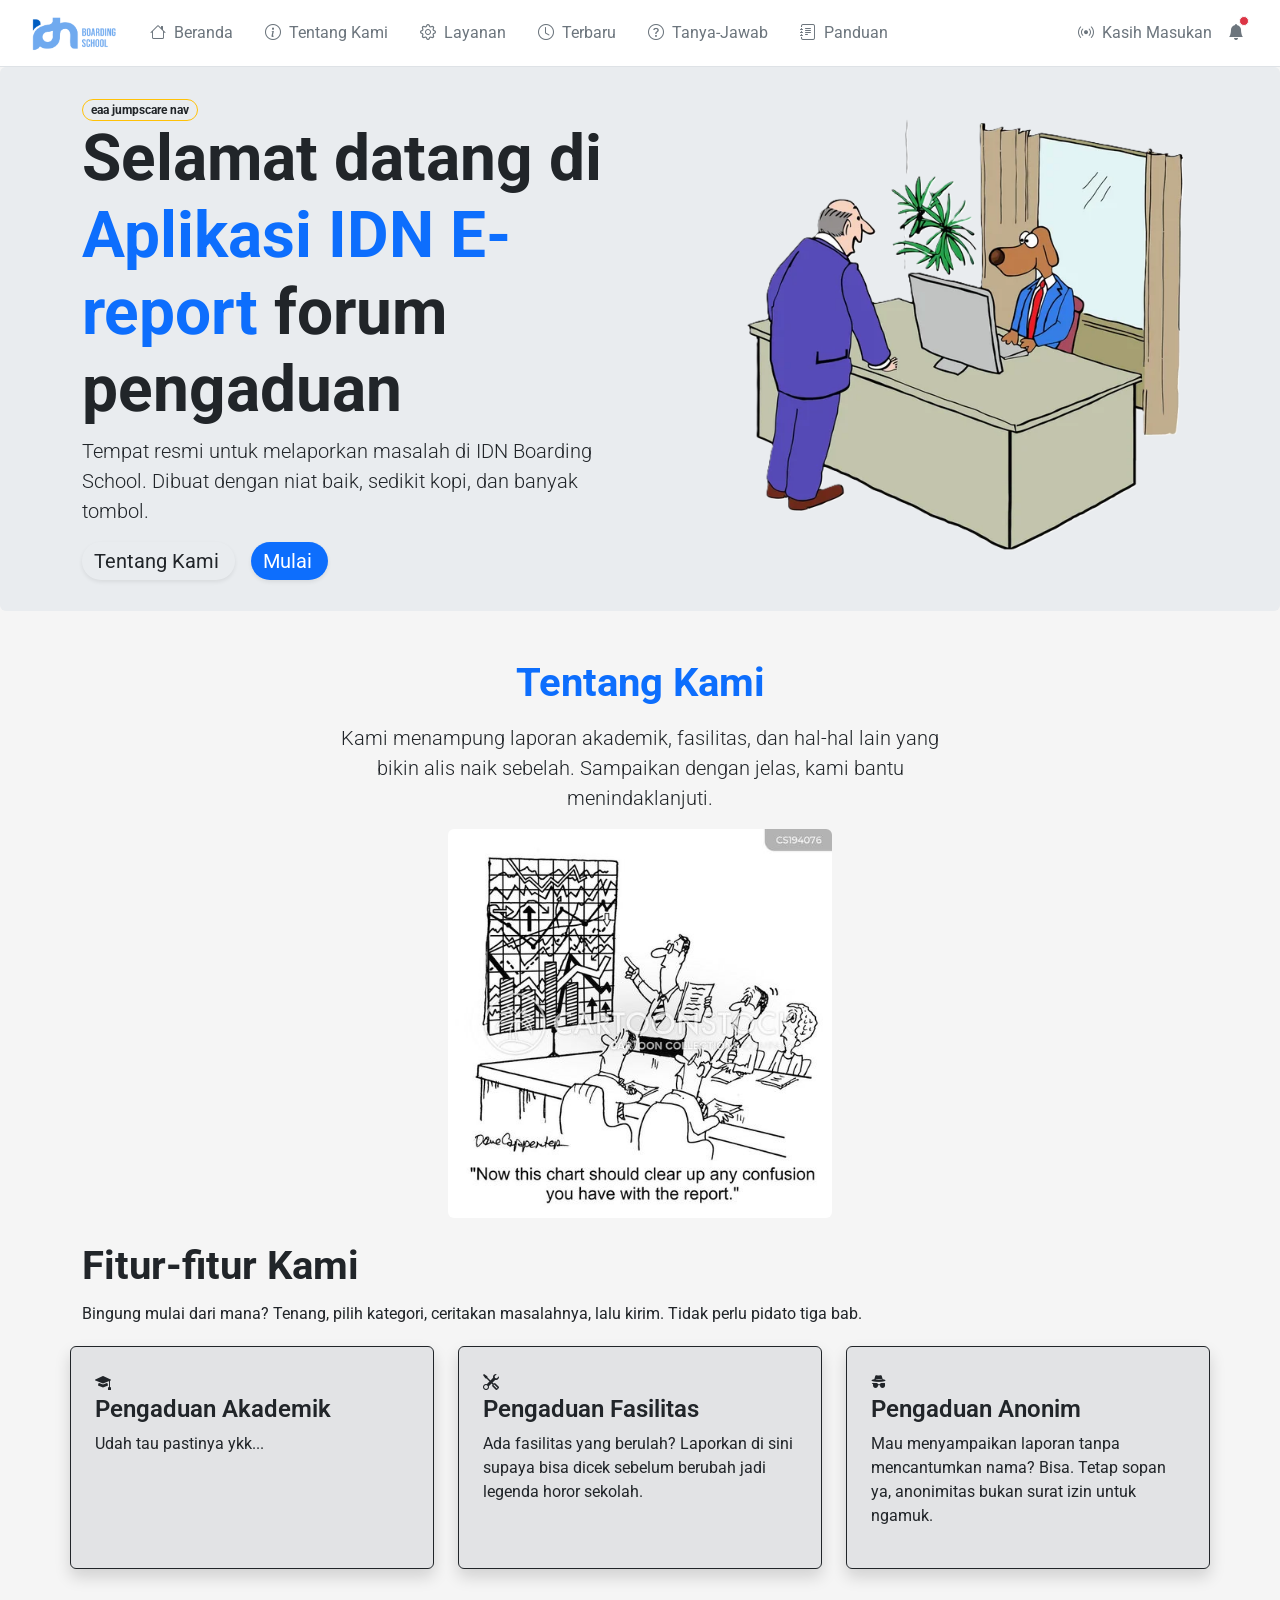
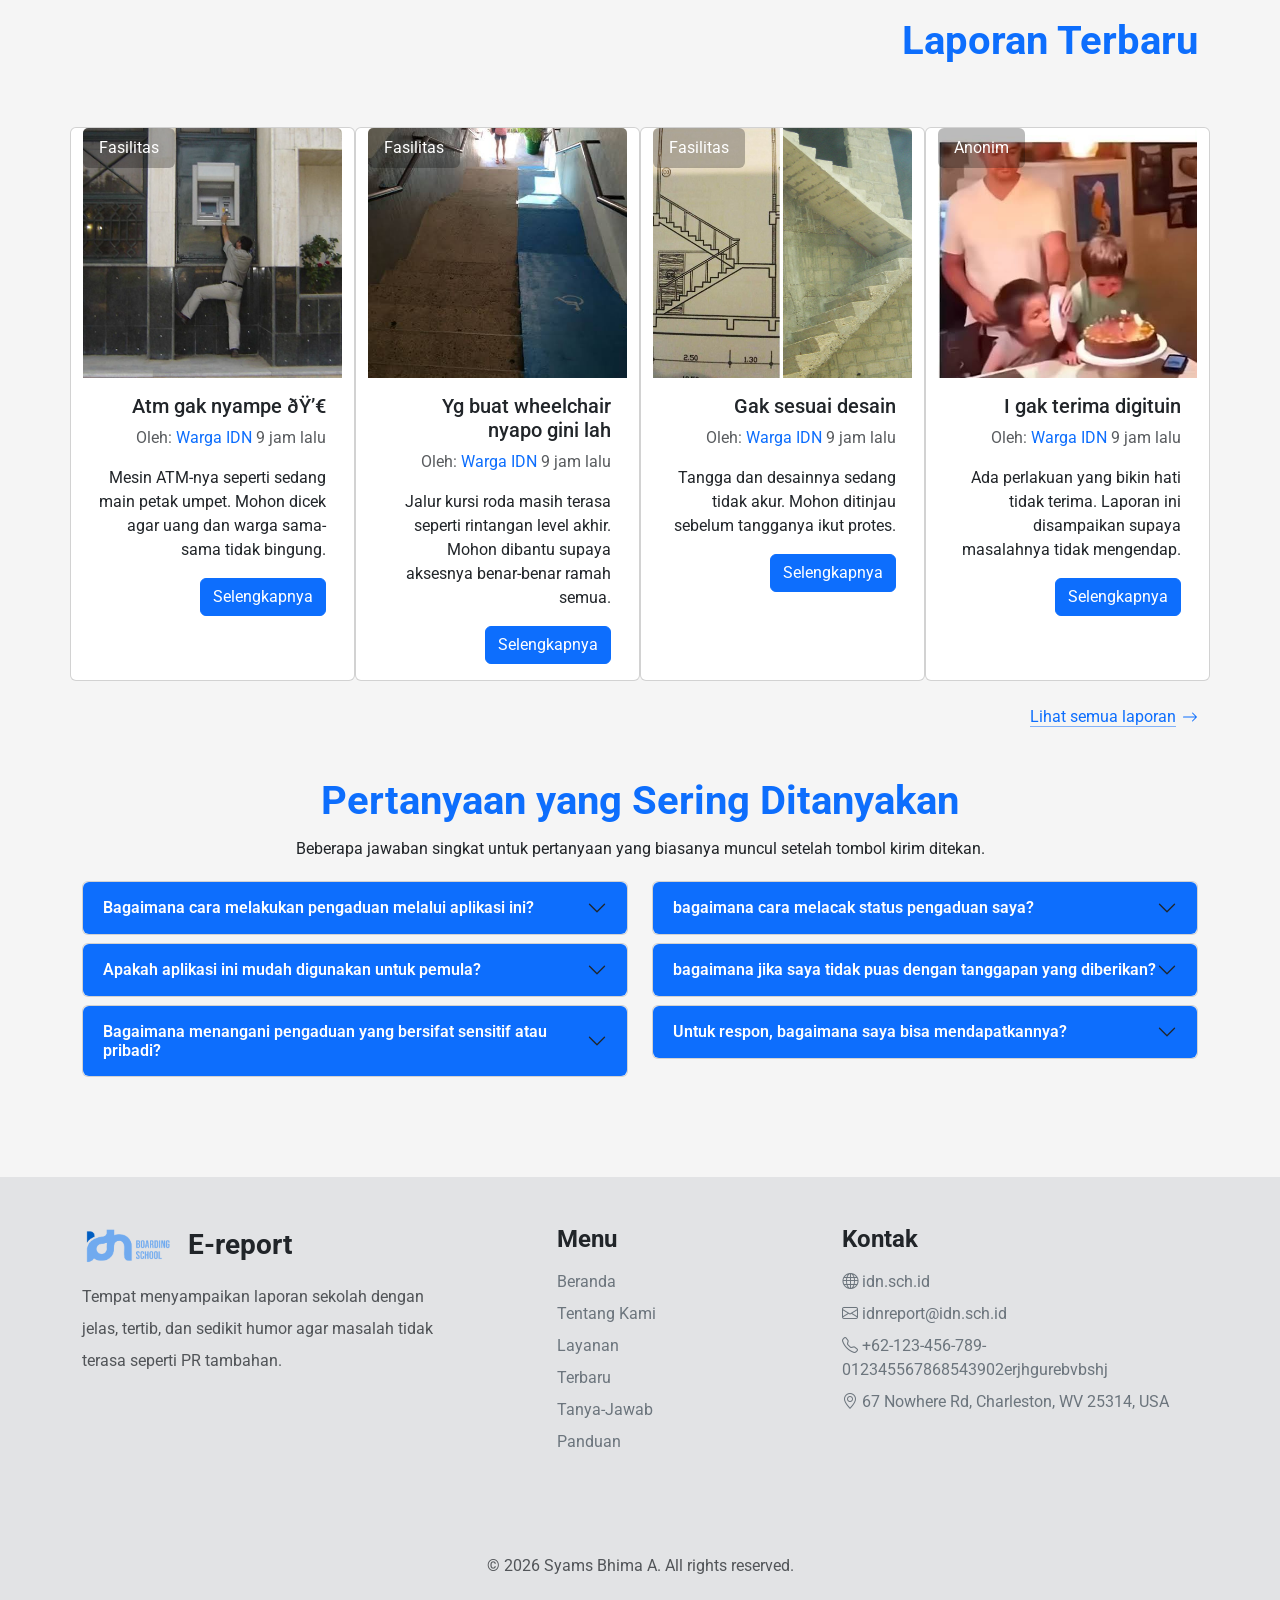
==== commit d3e42637: "add guide" ====
--- a/index.html
+++ b/index.html
@@ -1,9 +1,9 @@
-<!doctype html>
-<html lang="en">
+﻿<!doctype html>
+<html lang="id">
   <head>
     <meta charset="utf-8" />
     <meta name="viewport" content="width=device-width, initial-scale=1" />
-    <title>Home | E-Report</title>
+    <title>Beranda | E-Report IDN</title>
     <link
       href="https://cdn.jsdelivr.net/npm/bootstrap@5.3.8/dist/css/bootstrap.min.css"
       rel="stylesheet"
@@ -36,17 +36,17 @@
           data-bs-target="#navbarsExample"
           aria-controls="navbarsExample"
           aria-expanded="false"
-          aria-label="Toggle navigation"
+          aria-label="Buka atau tutup navigasi"
         >
           <span class="navbar-toggler-icon"></span>
         </button>
 
         <!-- 2. Logo / Brand -->
-        <a class="navbar-brand me-4" href="#">
+        <a class="navbar-brand me-4" href="index.html">
           <img
             src="./assets/img/idnlogo.png"
             class="img-dark h-rem-7"
-            alt="..."
+            alt="Logo E-Report IDN"
             width="90px"
           />
         </a>
@@ -57,14 +57,14 @@
         >
           <div class="navbar-nav flex-row align-items-lg-center">
             <a
-              href="#"
+              href="guide.html"
               class="nav-link nav-link-icon px-2 fw-normal text-sm text-secondary"
             >
               <i class="bi bi-broadcast me-1"></i>
-              Feedback?
-            </a>
-            <a
-              href="#"
+              <span class="d-none d-sm-inline">Kasih Masukan</span>
+            </a>
+            <a
+              href="guide.html"
               class="nav-link nav-link-icon px-2 position-relative text-secondary"
             >
               <i class="bi bi-bell-fill"></i>
@@ -80,27 +80,31 @@
           <div class="navbar-nav flex-row flex-wrap gap-lg-3 gap-2">
             <a
               class="nav-item nav-link text-secondary"
-              href="#"
+              href="index.html"
               aria-current="page"
             >
               <i class="bi bi-house"></i>
-              <span class="ms-1" href="#">Home</span>
+              <span class="ms-1">Beranda</span>
             </a>
             <a class="nav-item nav-link text-secondary" href="#about">
               <i class="bi bi-info-circle"></i>
-              <span class="ms-1">About</span>
+              <span class="ms-1">Tentang Kami</span>
             </a>
             <a class="nav-item nav-link text-secondary" href="#features">
               <i class="bi bi-gear"></i>
-              <span class="ms-1">Services</span>
+              <span class="ms-1">Layanan</span>
             </a>
             <a class="nav-item nav-link text-secondary" href="#recent">
               <i class="bi bi-clock"></i>
-              <span class="ms-1">Recent</span>
+              <span class="ms-1">Terbaru</span>
             </a>
             <a class="nav-item nav-link text-secondary" href="#faq">
               <i class="bi bi-question-circle"></i>
-              <span class="ms-1">FAQ</span>
+              <span class="ms-1">Tanya-Jawab</span>
+            </a>
+            <a class="nav-item nav-link text-secondary" href="guide.html">
+              <i class="bi bi-journal-text"></i>
+              <span class="ms-1">Panduan</span>
             </a>
           </div>
         </div>
@@ -119,7 +123,7 @@
                 class="rounded shadow-soft-4 me-lg-0 position-relative overflow-hidden"
               >
                 <img
-                  alt="..."
+                  alt="Logo E-Report IDN"
                   src="./assets/img/hero.png"
                   class="img-fluid hero animate__rotateInDownRight animate__animated animate__delay-1s"
                   style="width: 100%; height: auto"
@@ -142,18 +146,18 @@
               pengaduan
             </h1>
             <p class="lh-loose lead mb-10 pe-lg-16">
-              Website resmi aplikasi pengaduan IDN Boardingschool made by
-              s-sba-28
+              Tempat resmi untuk melaporkan masalah di IDN Boarding School.
+              Dibuat dengan niat baik, sedikit kopi, dan banyak tombol.
             </p>
             <div class="hstack gap-3" style="margin-bottom: 30px">
               <a
-                href="#"
+                href="#about"
                 class="btn btn-lg btn-outline-dark rounded-pill border-0 shadow-sm mx-0 ps-1 py-1 pe-6"
               >
                 <span class="d-inline-block ms-2">Tentang Kami</span>
               </a>
               <a
-                href="#"
+                href="/E-Reportproject/reports"
                 class="btn btn-lg btn-primary rounded-pill border-0 shadow-sm mx-0 ps-1 py-1 pe-6"
               >
                 <span class="d-inline-block ms-2">Mulai</span>
@@ -165,7 +169,7 @@
     </div>
 
     <!-- About -->
-    <section class="py-24 py-lg-32 overflow-hidden mt-5">
+    <section class="py-24 py-lg-32 overflow-hidden mt-5" id="about">
       <div class="container mw-screen-xl">
         <div class="row justify-content-center text-center mb-20">
           <div class="col-lg-7">
@@ -176,15 +180,16 @@
               Tentang Kami
             </h1>
             <p class="lead mt-3" data-aos="fade-up" data-aos-delay="100">
-              With this premium component library you will start building modern
-              user interfaces faster and more consistent than ever before.
+              Kami menampung laporan akademik, fasilitas, dan hal-hal lain yang
+              bikin alis naik sebelah. Sampaikan dengan jelas, kami bantu
+              menindaklanjuti.
             </p>
             <img
               src="./assets/img/about.jpg"
               class="img-dark h-rem-7 mb-4 rounded"
               data-aos="fade-up"
               data-aos-delay="200"
-              alt="..."
+              alt="Logo E-Report IDN"
               width="60%"
             />
           </div>
@@ -199,8 +204,8 @@
             Fitur-fitur Kami
           </h1>
           <p class="lh-lg" data-aos="fade-right" data-aos-delay="100">
-            With this premium component library you will start building modern
-            user interfaces faster and more consistent than ever before.
+            Bingung mulai dari mana? Tenang, pilih kategori, ceritakan
+            masalahnya, lalu kirim. Tidak perlu pidato tiga bab.
           </p>
         </div>
         <div class="row p-4 p-lg-0 gap-4">
@@ -212,8 +217,7 @@
             <i class="bi bi-mortarboard-fill"></i>
             <h4 class="fw-semibold">Pengaduan Akademik</h4>
             <p>
-              With this premium component library you will start building modern
-              user interfaces faster and more consistent than ever before.
+              Udah tau pastinya ykk...
             </p>
           </div>
           <div
@@ -224,8 +228,8 @@
             <i class="bi bi-tools"></i>
             <h4 class="fw-semibold">Pengaduan Fasilitas</h4>
             <p>
-              With this premium component library you will start building modern
-              user interfaces faster and more consistent than ever before.
+              Ada fasilitas yang berulah? Laporkan di sini supaya bisa dicek
+              sebelum berubah jadi legenda horor sekolah.
             </p>
           </div>
           <div
@@ -236,8 +240,8 @@
             <i class="bi bi-incognito"></i>
             <h4 class="fw-semibold">Pengaduan Anonim</h4>
             <p>
-              With this premium component library you will start building modern
-              user interfaces faster and more consistent than ever before.
+              Mau menyampaikan laporan tanpa mencantumkan nama? Bisa. Tetap
+              sopan ya, anonimitas bukan surat izin untuk ngamuk.
             </p>
           </div>
         </div>
@@ -257,8 +261,8 @@
               Laporan Terbaru
             </h1>
             <p class="lead mt-3 overflow-hidden" data-aos="fade-left" data-aos-delay="100">
-              With this premium component library you will start building modern
-              user interfaces faster and more consistent than ever before.
+              Ini kumpulan laporan paling baru. Semoga isinya cepat berkurang,
+              bukan malah tambah ramai seperti grup kelas.
             </p>
             <div class="row g-4">
               <div
@@ -276,19 +280,19 @@
                   style="height: 250px; object-fit: cover"
                   src="./assets/img/complain1.png"
                   class="card-img-top"
-                  alt="..."
+                  alt="Logo E-Report IDN"
                 />
                 <div class="card-body">
-                  <h5 class="card-title">Atm gak nyampe 💀</h5>
+                  <h5 class="card-title">Atm gak nyampe ðŸ’€</h5>
                   <p class="text-muted" class="mb-4">
-                    By: <a href class="text-decoration-none">John Doe</a> 9
-                    hours ago
+                    Oleh: <a href class="text-decoration-none">Warga IDN</a> 9
+                    jam lalu
                   </p>
                   <p class="card-text">
-                    Some quick example text to build on the card title and make
-                    up the bulk of the card’s content.
-                  </p>
-                  <a href="#" class="btn btn-primary">Selengkapnya</a>
+                    Mesin ATM-nya seperti sedang main petak umpet. Mohon dicek
+                    agar uang dan warga sama-sama tidak bingung.
+                  </p>
+                  <a href="report-details.html" class="btn btn-primary">Selengkapnya</a>
                 </div>
               </div>
               <div
@@ -306,19 +310,19 @@
                   style="height: 250px; object-fit: cover"
                   src="./assets/img/complain2.png"
                   class="card-img-top"
-                  alt="..."
+                  alt="Logo E-Report IDN"
                 />
                 <div class="card-body">
                   <h5 class="card-title">Yg buat wheelchair nyapo gini lah</h5>
                   <p class="text-muted" class="mb-4">
-                    By: <a href class="text-decoration-none">John Doe</a> 9
-                    hours ago
+                    Oleh: <a href class="text-decoration-none">Warga IDN</a> 9
+                    jam lalu
                   </p>
                   <p class="card-text">
-                    Some quick example text to build on the card title and make
-                    up the bulk of the card’s content.
-                  </p>
-                  <a href="#" class="btn btn-primary">Selengkapnya</a>
+                    Jalur kursi roda masih terasa seperti rintangan level akhir.
+                    Mohon dibantu supaya aksesnya benar-benar ramah semua.
+                  </p>
+                  <a href="report-details.html" class="btn btn-primary">Selengkapnya</a>
                 </div>
               </div>
               <div
@@ -336,19 +340,19 @@
                   style="height: 250px; object-fit: cover"
                   src="./assets/img/complain3.png"
                   class="card-img-top"
-                  alt="..."
+                  alt="Logo E-Report IDN"
                 />
                 <div class="card-body">
                   <h5 class="card-title">Gak sesuai desain</h5>
                   <p class="text-muted" class="mb-4">
-                    By: <a href class="text-decoration-none">John Doe</a> 9
-                    hours ago
+                    Oleh: <a href class="text-decoration-none">Warga IDN</a> 9
+                    jam lalu
                   </p>
                   <p class="card-text">
-                    Some quick example text to build on the card title and make
-                    up the bulk of the card’s content.
-                  </p>
-                  <a href="#" class="btn btn-primary">Selengkapnya</a>
+                    Tangga dan desainnya sedang tidak akur. Mohon ditinjau
+                    sebelum tangganya ikut protes.
+                  </p>
+                  <a href="report-details.html" class="btn btn-primary">Selengkapnya</a>
                 </div>
               </div>
               <div
@@ -366,26 +370,26 @@
                   style="height: 250px; object-fit: cover"
                   src="./assets/img/complain4.png"
                   class="card-img-top"
-                  alt="..."
+                  alt="Logo E-Report IDN"
                 />
                 <div class="card-body">
                   <h5 class="card-title">I gak terima digituin</h5>
                   <p class="text-muted" class="mb-4">
-                    By: <a href class="text-decoration-none">John Doe</a> 9
-                    hours ago
+                    Oleh: <a href class="text-decoration-none">Warga IDN</a> 9
+                    jam lalu
                   </p>
                   <p class="card-text">
-                    Some quick example text to build on the card title and make
-                    up the bulk of the card’s content.
-                  </p>
-                  <a href="#" class="btn btn-primary">Selengkapnya</a>
+                    Ada perlakuan yang bikin hati tidak terima. Laporan ini
+                    disampaikan supaya masalahnya tidak mengendap.
+                  </p>
+                  <a href="report-details.html" class="btn btn-primary">Selengkapnya</a>
                 </div>
               </div>
             </div>
             <a
               class="icon-link icon-link-hover"
               style="--bs-link-hover-color-rgb: 25, 135, 84"
-              href="#"
+              href="/E-Reportproject/reports"
               data-aos="fade-right"
             >
               Lihat semua laporan
@@ -410,11 +414,11 @@
       <div class="container">
         <div class="row text-center mb-20">
           <h1 class="fw-bold text-primary" data-aos="fade-up">
-            Frequently Asked Questions
+            Pertanyaan yang Sering Ditanyakan
           </h1>
           <p class="lh-lg" data-aos="fade-up" data-aos-delay="100">
-            With this premium component library you will start building modern
-            user interfaces faster and more consistent than ever before.
+            Beberapa jawaban singkat untuk pertanyaan yang biasanya muncul
+            setelah tombol kirim ditekan.
           </p>
         </div>
         <div class="row g-4" data-aos="fade-up" data-aos-delay="200">
@@ -600,30 +604,31 @@
               <img
                 src="./assets/img/idnlogo.png"
                 class="img-dark h-rem-7 me-3"
-                alt="..."
+                alt="Logo E-Report IDN"
                 width="90"
               />
               <h3 class="mb-0 fw-bold">E-report</h3>
             </div>
             <p class="opacity-75 mt-3 lh-lg mb-0">
-              With this premium component library you will start building modern
-              user interfaces faster and more consistent than ever before.
+              Tempat menyampaikan laporan sekolah dengan jelas, tertib, dan
+              sedikit humor agar masalah tidak terasa seperti PR tambahan.
             </p>
           </div>
           <div class="col-sm-2 col-md-2 d-flex flex-column gap-2">
             <h4 class="fw-bold">Menu</h4>
-            <a href="#" class="text-decoration-none footer-link">Home</a>
-            <a href="#about" class="text-decoration-none footer-link">About</a>
+            <a href="index.html" class="text-decoration-none footer-link">Beranda</a>
+            <a href="#about" class="text-decoration-none footer-link">Tentang Kami</a>
             <a href="#features" class="text-decoration-none footer-link"
-              >Services</a
+              >Layanan</a
             >
             <a href="#recent" class="text-decoration-none footer-link"
-              >Recent</a
-            >
-            <a href="#faq" class="text-decoration-none footer-link">FAQ</a>
+              >Terbaru</a
+            >
+            <a href="#faq" class="text-decoration-none footer-link">Tanya-Jawab</a>
+            <a href="guide.html" class="text-decoration-none footer-link">Panduan</a>
           </div>
           <div class="col-sm-2 col-md-4 d-flex flex-column gap-2">
-            <h4 class="fw-bold">Contact</h4>
+            <h4 class="fw-bold">Kontak</h4>
 
             <a
               href="https://idn.sch.id"
--- a/assets/style.css
+++ b/assets/style.css
@@ -9,11 +9,67 @@
     }
 }
 
+@media screen and (max-width: 1199.98px) {
+    .navbar {
+        overflow-x: clip;
+    }
+
+    .navbar .navbar-toggler {
+        display: block;
+    }
+
+    .navbar > .container-fluid {
+        flex-wrap: wrap;
+    }
+
+    .navbar .navbar-brand {
+        margin-right: auto !important;
+        min-width: 0;
+    }
+
+    .navbar .navbar-brand img {
+        max-width: 90px;
+        height: auto;
+    }
+
+    .navbar .navbar-collapse {
+        flex-basis: 100%;
+        flex-grow: 1;
+    }
+
+    .navbar .navbar-collapse:not(.show) {
+        display: none !important;
+    }
+
+    .navbar .navbar-collapse.show {
+        display: block !important;
+    }
+
+    .navbar .navbar-collapse .navbar-nav {
+        flex-direction: column;
+        align-items: flex-start;
+        width: 100%;
+    }
+}
+
+@media screen and (max-width: 375px) {
+    .navbar .nav-link-icon:first-child {
+        font-size: 0;
+    }
+
+    .navbar .nav-link-icon:first-child .bi {
+        font-size: 1rem;
+        margin-right: 0 !important;
+    }
+}
+
 body {
     font-family: 'Roboto', sans-serif;
     margin: 0;
     padding: 0;
     background-color: #f5f5f5;
+    max-width: 100%;
+    overflow-x: hidden;
 }
 
 .hero {
